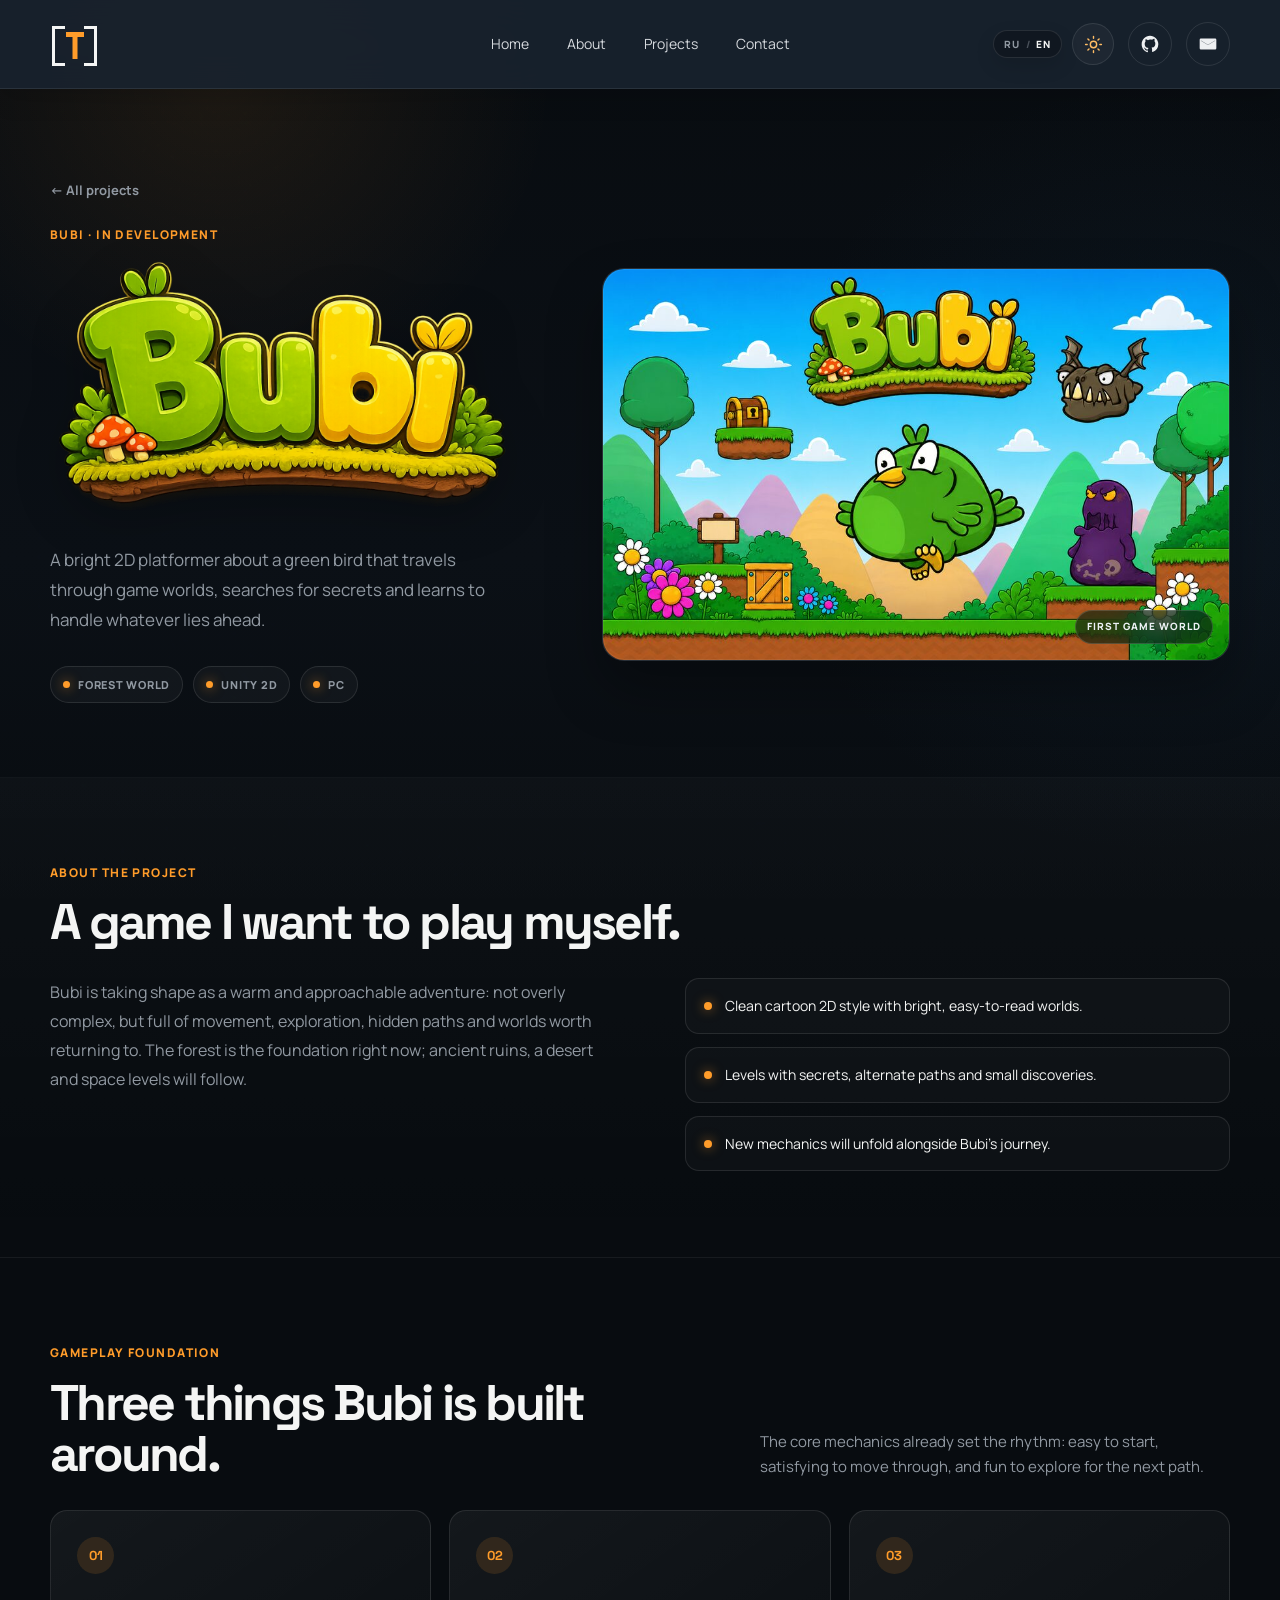
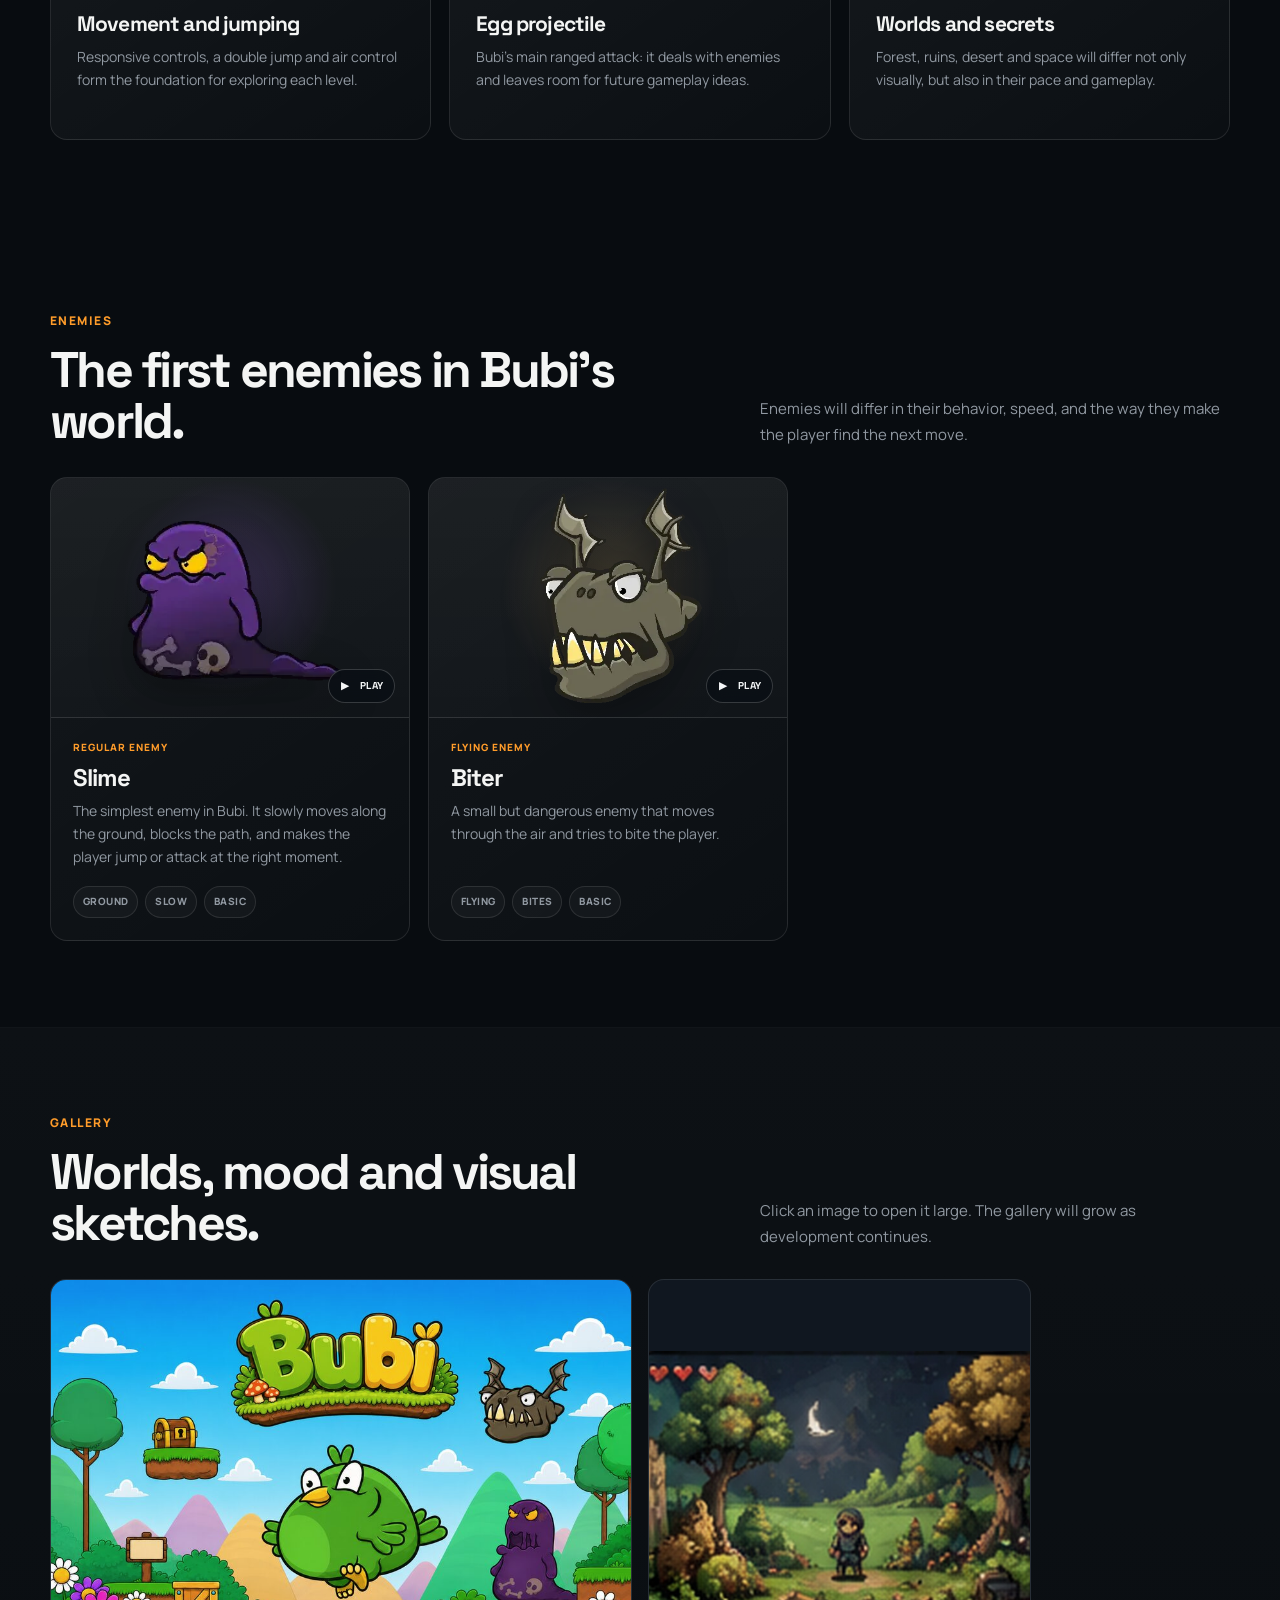
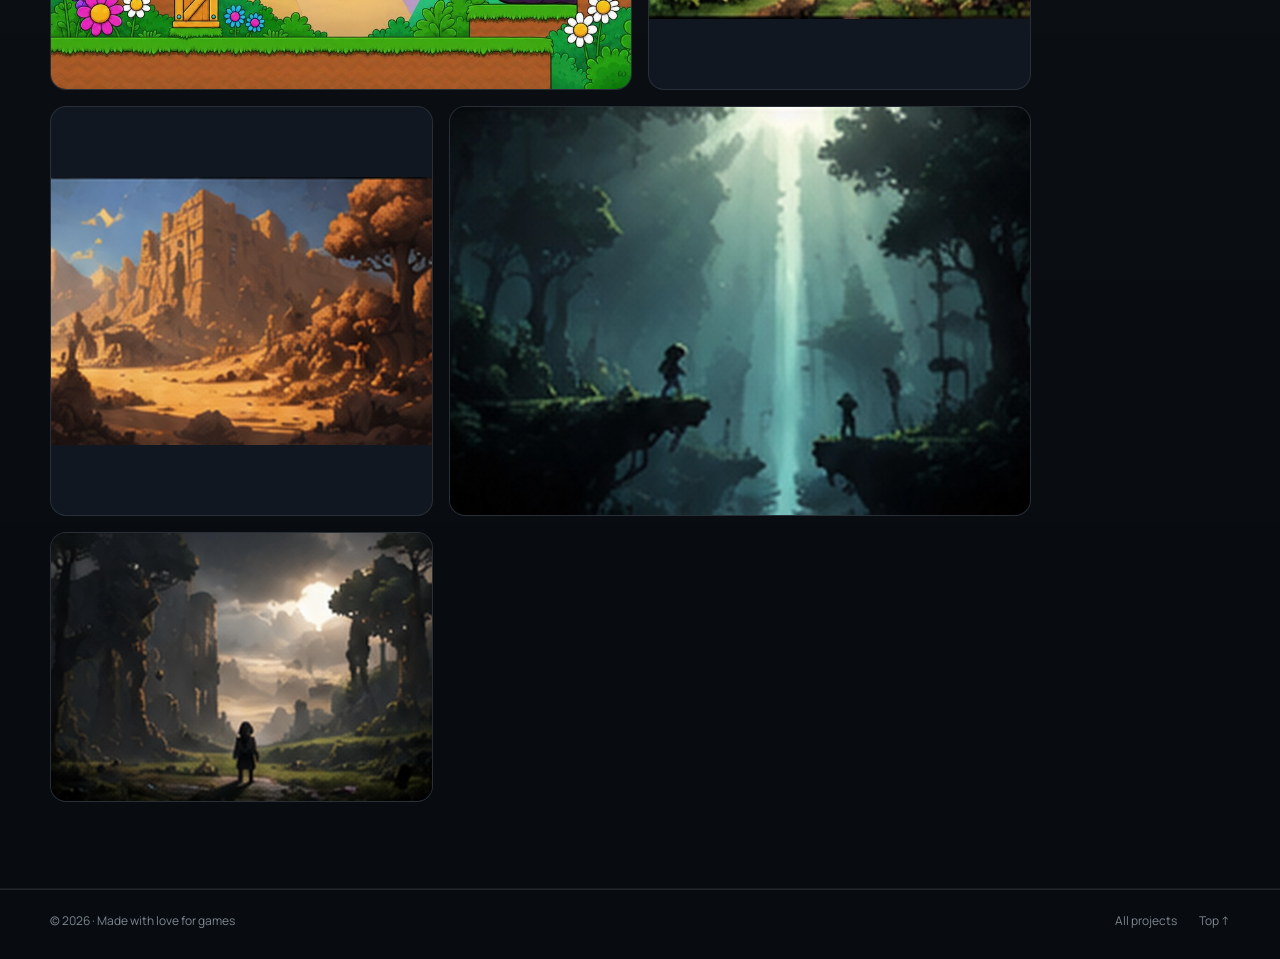
==== bubi-en.html @ 7ae24b42 "SEO-теги Ассеты разложены по папкам: assets/brand/ — favicon и логотипы; assets/site/ — аватар и общ" ====
<!doctype html>
<html lang="en">
<head>
  <meta charset="utf-8">
  <meta name="viewport" content="width=device-width, initial-scale=1">
  <meta name="color-scheme" content="light dark">
  <meta name="description" content="Bubi is a 2D platformer about a green bird. Game in development.">
  <meta name="theme-color" content="#101820">
  <link rel="canonical" href="https://timur.dev/bubi-en.html">
  <link rel="alternate" hreflang="ru" href="https://timur.dev/bubi.html">
  <link rel="alternate" hreflang="en" href="https://timur.dev/bubi-en.html">
  <link rel="alternate" hreflang="x-default" href="https://timur.dev/bubi.html">

  <meta property="og:type" content="website">
  <meta property="og:site_name" content="timur.dev">
  <meta property="og:locale" content="en_US">
  <meta property="og:locale:alternate" content="ru_RU">
  <meta property="og:title" content="Bubi — game in development">
  <meta property="og:description" content="Bubi is a 2D platformer about a green bird. Game in development.">
  <meta property="og:url" content="https://timur.dev/bubi-en.html">
  <meta property="og:image" content="https://timur.dev/assets/social/bubi-og.jpg">
  <meta property="og:image:width" content="1200">
  <meta property="og:image:height" content="630">
  <meta property="og:image:alt" content="Bubi — a green bird in a forest game world">

  <meta name="twitter:card" content="summary_large_image">
  <meta name="twitter:title" content="Bubi — game in development">
  <meta name="twitter:description" content="Bubi is a 2D platformer about a green bird. Game in development.">
  <meta name="twitter:image" content="https://timur.dev/assets/social/bubi-og.jpg">
  <meta name="twitter:image:alt" content="Bubi — a green bird in a forest game world">
  <title>Bubi — game in development</title>
  <link rel="icon" href="assets/brand/favicon.svg" type="image/svg+xml">
  <link rel="preconnect" href="https://fonts.googleapis.com">
  <link rel="preconnect" href="https://fonts.gstatic.com" crossorigin>
  <link rel="stylesheet" href="https://fonts.googleapis.com/css2?family=Manrope:wght@400;500;600;700;800&family=Space+Grotesk:wght@400;500;600;700&display=swap">
  <link rel="stylesheet" href="css/style.css?v=7">
  <link rel="stylesheet" href="css/theme.css?v=7">
  <link rel="stylesheet" href="css/bubi.css?v=2">
  <link rel="stylesheet" href="css/bubi-logo.css?v=4">
  <link rel="stylesheet" href="css/language.css?v=3">
  <script>
    try {
      if (localStorage.getItem("site-theme") === "light") document.documentElement.classList.add("theme-light");
    } catch {}
  </script>
</head>
<body class="bubi-page">
  <div class="noise" aria-hidden="true"></div>
  <div class="progress" aria-hidden="true"><span></span></div>

  <header class="site-header">
    <div class="container header-inner">
      <a class="brand" href="en.html#top" aria-label="Home"><img src="assets/brand/logo-t.svg" alt="Тимур"></a>
      <button class="menu-toggle" type="button" aria-label="Open menu" aria-expanded="false"><span></span><span></span></button>
      <nav class="main-nav" aria-label="Main navigation">
        <a href="en.html#top" class="home-link">Home</a>
        <a href="en.html#about">About</a>
        <a href="en.html#projects">Projects</a>
        <a href="en.html#contact">Contact</a>
      </nav>
      <nav class="language-switcher" aria-label="Language selection">
        <a href="bubi.html" lang="ru" hreflang="ru">RU</a>
        <span class="language-switcher__divider" aria-hidden="true">/</span>
        <a href="bubi-en.html" lang="en" hreflang="en" aria-current="page">EN</a>
      </nav>
      <button class="theme-toggle" type="button" aria-label="Enable light theme" aria-pressed="false" title="Light theme"><svg class="theme-icon theme-icon-sun" viewBox="0 0 24 24" aria-hidden="true"><circle cx="12" cy="12" r="4"></circle><path d="M12 2v2M12 20v2M4.93 4.93l1.41 1.41M17.66 17.66l1.41 1.41M2 12h2M20 12h2M4.93 19.07l1.41-1.41M17.66 6.34l1.41-1.41"></path></svg><svg class="theme-icon theme-icon-moon" viewBox="0 0 24 24" aria-hidden="true"><path d="M20.1 15.2A8.5 8.5 0 0 1 8.8 3.9 8.5 8.5 0 1 0 20.1 15.2Z"></path></svg></button>
      <div class="header-links">
        <a href="https://github.com/tkachikaev" target="_blank" rel="noreferrer" aria-label="GitHub" title="GitHub"><svg viewBox="0 0 24 24" aria-hidden="true"><path d="M12 2C6.48 2 2 6.58 2 12.23c0 4.5 2.87 8.3 6.84 9.65.5.1.68-.22.68-.49v-1.72c-2.78.62-3.37-1.2-3.37-1.2-.46-1.18-1.11-1.49-1.11-1.49-.91-.64.07-.63.07-.63 1 .08 1.53 1.06 1.53 1.06.9 1.56 2.36 1.11 2.93.85.09-.67.35-1.12.64-1.38-2.22-.26-4.56-1.14-4.56-5.05 0-1.12.39-2.03 1.03-2.75-.1-.26-.45-1.31.1-2.72 0 0 .85-.28 2.76 1.05A9.2 9.2 0 0 1 12 6.55c.85 0 1.7.12 2.5.34 1.91-1.33 2.75-1.05 2.75-1.05.56 1.41.21 2.46.11 2.72.64.72 1.03 1.63 1.03 2.75 0 3.92-2.35 4.78-4.58 5.04.36.32.68.93.68 1.88v2.79c0 .27.18.59.69.49A10.24 10.24 0 0 0 22 12.23C22 6.58 17.52 2 12 2Z"/></svg></a>
        <a href="mailto:tkachikaev@gmail.com" aria-label="Send email" title="Email"><svg viewBox="0 0 24 24" aria-hidden="true"><path d="M3.5 5.5h17A1.5 1.5 0 0 1 22 7v10a1.5 1.5 0 0 1-1.5 1.5h-17A1.5 1.5 0 0 1 2 17V7a1.5 1.5 0 0 1 1.5-1.5Zm0 2.2v.25l8.5 5.3 8.5-5.3V7.7L12 13 3.5 7.7Z"/></svg></a>
      </div>
    </div>
  </header>

  <main>
    <section class="hero" id="bubi">
      <div class="container">
        <a class="bubi-back" href="en.html#projects">← All projects</a>
        <div class="bubi-hero-grid">
          <div class="reveal">
            <p class="eyebrow">BUBI · IN DEVELOPMENT</p>
            <img class="bubi-title-logo" src="assets/projects/bubi/logo.webp" alt="Bubi" fetchpriority="high" decoding="async">
            <p class="bubi-summary">A bright 2D platformer about a green bird that travels through game worlds, searches for secrets and learns to handle whatever lies ahead.</p>
            <div class="bubi-status-row" aria-label="Project status">
              <span class="bubi-status">Forest world</span>
              <span class="bubi-status">Unity 2D</span>
              <span class="bubi-status">PC</span>
            </div>
          </div>
          <figure class="bubi-cover reveal delay-1">
            <img src="assets/projects/bubi/cover.jpg" alt="Bubi in a forest game world" fetchpriority="high" decoding="async">
            <figcaption>First game world</figcaption>
          </figure>
        </div>
      </div>
    </section>

    <section class="bubi-section bubi-section--surface" id="about-game">
      <div class="container">
        <div class="bubi-section-heading reveal">
          <div>
            <p class="eyebrow">ABOUT THE PROJECT</p>
            <h2 class="bubi-section-title">A game I want to play myself.</h2>
          </div>
        </div>
        <div class="bubi-about-grid">
          <p class="bubi-about-copy reveal">Bubi is taking shape as a warm and approachable adventure: not overly complex, but full of movement, exploration, hidden paths and worlds worth returning to. The forest is the foundation right now; ancient ruins, a desert and space levels will follow.</p>
          <ul class="bubi-points reveal delay-1">
            <li><i></i><span>Clean cartoon 2D style with bright, easy-to-read worlds.</span></li>
            <li><i></i><span>Levels with secrets, alternate paths and small discoveries.</span></li>
            <li><i></i><span>New mechanics will unfold alongside Bubi’s journey.</span></li>
          </ul>
        </div>
      </div>
    </section>

    <section class="bubi-section" id="mechanics">
      <div class="container">
        <div class="bubi-section-heading reveal">
          <div>
            <p class="eyebrow">GAMEPLAY FOUNDATION</p>
            <h2 class="bubi-section-title">Three things Bubi is built around.</h2>
          </div>
          <p>The core mechanics already set the rhythm: easy to start, satisfying to move through, and fun to explore for the next path.</p>
        </div>
        <div class="bubi-mechanics">
          <article class="bubi-mechanic reveal"><span class="bubi-mechanic-number">01</span><h3>Movement and jumping</h3><p>Responsive controls, a double jump and air control form the foundation for exploring each level.</p></article>
          <article class="bubi-mechanic reveal delay-1"><span class="bubi-mechanic-number">02</span><h3>Egg projectile</h3><p>Bubi’s main ranged attack: it deals with enemies and leaves room for future gameplay ideas.</p></article>
          <article class="bubi-mechanic reveal delay-2"><span class="bubi-mechanic-number">03</span><h3>Worlds and secrets</h3><p>Forest, ruins, desert and space will differ not only visually, but also in their pace and gameplay.</p></article>
        </div>
      </div>
    </section>

    <section class="bubi-section" id="enemies">
      <div class="container">
        <div class="bubi-section-heading reveal">
          <div>
            <p class="eyebrow">ENEMIES</p>
            <h2 class="bubi-section-title">The first enemies in Bubi’s world.</h2>
          </div>
          <p>Enemies will differ in their behavior, speed, and the way they make the player find the next move.</p>
        </div>

        <div class="bubi-enemies-grid">
          <article class="bubi-enemy-card reveal">
            <div class="bubi-enemy-card__media" data-enemy-preview>
              <img src="assets/projects/bubi/enemies/slime-idle-poster.webp" data-poster="assets/projects/bubi/enemies/slime-idle-poster.webp" data-animated="assets/projects/bubi/enemies/slime-idle.webp" alt="Slime enemy" loading="lazy" decoding="async">
              <button class="bubi-enemy-play" type="button" data-enemy-play aria-label="Play Slime animation" aria-pressed="false">
                <span class="bubi-enemy-play__icon" aria-hidden="true">▶</span>
                <span data-enemy-play-label>Play</span>
              </button>
            </div>
            <div class="bubi-enemy-card__content">
              <p class="bubi-enemy-card__eyebrow">REGULAR ENEMY</p>
              <h3>Slime</h3>
              <p>The simplest enemy in Bubi. It slowly moves along the ground, blocks the path, and makes the player jump or attack at the right moment.</p>
              <ul class="bubi-enemy-card__tags" aria-label="Slime traits">
                <li>Ground</li>
                <li>Slow</li>
                <li>Basic</li>
              </ul>
            </div>
          </article>
          <article class="bubi-enemy-card bubi-enemy-card--biter reveal delay-1">
            <div class="bubi-enemy-card__media" data-enemy-preview>
              <img src="assets/projects/bubi/enemies/biter-fly-poster.webp" data-poster="assets/projects/bubi/enemies/biter-fly-poster.webp" data-animated="assets/projects/bubi/enemies/biter-fly.webp" alt="Biter enemy" loading="lazy" decoding="async">
              <button class="bubi-enemy-play" type="button" data-enemy-play aria-label="Play Biter animation" aria-pressed="false">
                <span class="bubi-enemy-play__icon" aria-hidden="true">▶</span>
                <span data-enemy-play-label>Play</span>
              </button>
            </div>
            <div class="bubi-enemy-card__content">
              <p class="bubi-enemy-card__eyebrow">FLYING ENEMY</p>
              <h3>Biter</h3>
              <p>A small but dangerous enemy that moves through the air and tries to bite the player.</p>
              <ul class="bubi-enemy-card__tags" aria-label="Biter traits">
                <li>Flying</li>
                <li>Bites</li>
                <li>Basic</li>
              </ul>
            </div>
          </article>
        </div>
      </div>
    </section>

    <section class="bubi-section bubi-section--surface" id="gallery">
      <div class="container">
        <div class="bubi-section-heading reveal">
          <div>
            <p class="eyebrow">GALLERY</p>
            <h2 class="bubi-section-title">Worlds, mood and visual sketches.</h2>
          </div>
          <p>Click an image to open it large. The gallery will grow as development continues.</p>
        </div>
        <div class="bubi-gallery" aria-label="Bubi project gallery">
          <button class="bubi-gallery-item reveal" type="button" data-full="assets/projects/bubi/cover.jpg" data-caption="Bubi in a forest game world" aria-label="Open: Bubi in a forest game world"><img src="assets/projects/bubi/cover.jpg" alt="Bubi in a forest game world" loading="lazy" decoding="async"></button>
          <button class="bubi-gallery-item reveal delay-1" type="button" data-full="assets/projects/concepts/forest-quest.jpg" data-caption="A warm forest location and the direction for the first world" aria-label="Open: warm forest location"><img src="assets/projects/concepts/forest-quest.jpg" alt="Warm forest location" loading="lazy" decoding="async"></button>
          <button class="bubi-gallery-item reveal delay-2" type="button" data-full="assets/projects/concepts/desert-ruins.jpg" data-caption="A sketch for Bubi’s desert world" aria-label="Open: desert world sketch"><img src="assets/projects/concepts/desert-ruins.jpg" alt="Desert world sketch" loading="lazy" decoding="async"></button>
          <button class="bubi-gallery-item reveal" type="button" data-full="assets/projects/concepts/star-drift.jpg" data-caption="The mood of a future space world" aria-label="Open: space world mood"><img src="assets/projects/concepts/star-drift.jpg" alt="Space world mood" loading="lazy" decoding="async"></button>
          <button class="bubi-gallery-item reveal delay-1" type="button" data-full="assets/site/campfire.jpg" data-caption="Night forest — a mood reference for Bubi" aria-label="Open: night forest"><img src="assets/site/campfire.jpg" alt="Night-time game forest" loading="lazy" decoding="async"></button>
        </div>
      </div>
    </section>
  </main>

  <footer>
    <div class="container footer-inner">
      <p>© <span id="year"></span> · Made with love for games</p>
      <div class="footer-links"><a href="en.html#projects">All projects</a><a href="#bubi">Top ↑</a></div>
    </div>
  </footer>

  <dialog class="gallery-lightbox" aria-label="Full screen gallery viewer">
    <div class="gallery-lightbox__shell">
      <button class="gallery-lightbox__close" type="button" aria-label="Close gallery" data-lightbox-close>×</button>
      <button class="gallery-lightbox__button gallery-lightbox__button--prev" type="button" aria-label="Previous image" data-lightbox-prev>‹</button>
      <button class="gallery-lightbox__button gallery-lightbox__button--next" type="button" aria-label="Next image" data-lightbox-next>›</button>
      <img class="gallery-lightbox__image" src="" alt="">
      <p class="gallery-lightbox__caption"></p>
    </div>
  </dialog>

  <script src="js/site-config.js?v=1"></script>
  <script src="js/theme.js?v=1"></script>
  <script src="js/navigation.js?v=1"></script>
  <script src="js/scroll-state.js?v=1"></script>
  <script src="js/section-navigation.js?v=1"></script>
  <script src="js/reveal.js?v=1"></script>
  <script src="js/footer-year.js?v=1"></script>

  <script src="js/enemy-preview.js?v=1"></script>
  <script src="js/bubi.js?v=1"></script>
</body>
</html>
---- css/style.css ----
/* Entry point for the shared site styles. */
@import url("tokens.css");
@import url("header.css");
@import url("home.css");
@import url("motion.css");
---- css/theme.css ----
html.theme-light {
  color-scheme: only light !important;
  --bg: #f6f3ed;
  --bg-gradient: linear-gradient(180deg, #f8f5ef, #eef3f4 60%, #f6f3ed);
  --panel: #ffffff;
  --text: #1c2730;
  --muted: #61707b;
  --line: rgba(28, 39, 48, .15);
  --accent: #d87813;
  --accent2: #a85b0c;
  --header-bg: rgba(248, 245, 239, .94);
  --header-border: rgba(28, 39, 48, .12);
  --header-shadow: 0 8px 24px rgba(44, 55, 62, .08);
}

/* One SVG file: left half is dark theme, right half is light theme. */
.brand {
  display: block;
  width: 49px;
  height: 44px;
  overflow: hidden;
  background: url("../assets/brand/logo-t.svg") left center / 200% 100% no-repeat;
  color: transparent;
  font-size: 0;
  line-height: 0;
  letter-spacing: 0;
  transition: transform .2s ease;
}
.brand img { display: none !important; }
.brand:hover { transform: translateY(-1px); }
html.theme-light .brand { background-position: right center; }

html.theme-light body::before {
  background:
    radial-gradient(circle at 17% 8%, rgba(216, 120, 19, .10), transparent 25%),
    radial-gradient(circle at 90% 52%, rgba(111, 147, 165, .12), transparent 31%),
    var(--bg-gradient);
}
html.theme-light .noise { opacity: .018; mix-blend-mode: multiply; }
html.theme-light .theme-toggle .theme-icon-sun { display: none; }
html.theme-light .theme-toggle .theme-icon-moon { display: block; }
html.theme-light .theme-toggle { background: rgba(255, 255, 255, .78); color: #a85b0c; box-shadow: 0 8px 20px rgba(57, 44, 28, .08); }
html.theme-light .main-nav a { color: #53616b; }
html.theme-light .main-nav a:hover, html.theme-light .main-nav a.active { color: var(--text); }
html.theme-light .header-links a { color: #2d3b45; background: rgba(255, 255, 255, .56); }
html.theme-light .header-links a:hover { color: var(--accent); }
html.theme-light .intro, html.theme-light .about-copy > p:not(.eyebrow), html.theme-light .contact-card p:not(.eyebrow) { color: #586671; }
html.theme-light .text-link, html.theme-light .text-link span { color: #1c2730; }
html.theme-light .text-link:hover, html.theme-light .text-link:hover span { color: var(--accent); }
html.theme-light .scroll-hint { color: #75818a; }
html.theme-light .mouse { border-color: #7c8790; }
html.theme-light .mouse::after { background: #596771; }
html.theme-light .hero-art::after { border-color: rgba(28, 39, 48, .12); }
html.theme-light .hero-art figcaption { border-color: rgba(255, 255, 255, .62); background: rgba(255, 255, 255, .58); color: #53616b; box-shadow: 0 8px 20px rgba(44, 55, 62, .12); }
html.theme-light .hero-art figcaption i { box-shadow: 0 0 13px var(--accent); }
html.theme-light .projects-section { border-top-color: rgba(28, 39, 48, .08); background: linear-gradient(180deg, rgba(255, 255, 255, .52), transparent); }
html.theme-light .project-info p, html.theme-light footer { color: #65727c; }
html.theme-light .contact-card { border-color: var(--line); background: radial-gradient(circle at 50% 150%, rgba(216, 120, 19, .18), transparent 42%), linear-gradient(125deg, #ffffff, #edf2f3); box-shadow: 0 18px 45px rgba(44, 55, 62, .07); }
html.theme-light .button-main { color: #fffaf3; box-shadow: 0 12px 30px rgba(216, 120, 19, .2); }
html.theme-light .campfire-banner { background: linear-gradient(135deg, #ffffff, #edf2f3); box-shadow: 0 18px 45px rgba(44, 55, 62, .07); }
html.theme-light .campfire-media { background: #e6dfd4; }
html.theme-light .campfire-media::after { background: linear-gradient(90deg, transparent 52%, rgba(46, 38, 27, .18)), linear-gradient(0deg, rgba(46, 38, 27, .26), transparent 48%); }
html.theme-light .campfire-copy { border-left-color: rgba(255, 255, 255, .5); background: linear-gradient(135deg, rgba(255, 255, 255, .56), rgba(237, 244, 245, .38)); box-shadow: inset 0 1px 0 rgba(255, 255, 255, .42); }
@media (max-width: 680px) {
  .brand { width: 43px; height: 39px; }
  html.theme-light .menu-toggle span { background: #1c2730; }
  html.theme-light .main-nav { background: rgba(248, 245, 239, .98); }
  html.theme-light .campfire-copy { border-color: rgba(255, 255, 255, .64); background: linear-gradient(135deg, rgba(255, 255, 255, .56), rgba(240, 247, 248, .36)); box-shadow: inset 0 1px 0 rgba(255, 255, 255, .48), 0 18px 34px rgba(44, 55, 62, .12); }
}
---- css/bubi.css ----
/* Bubi project page and homepage development status */
.now-working-section {
  padding: 20px 0 70px;
}

.now-working {
  position: relative;
  display: grid;
  grid-template-columns: minmax(0, .86fr) minmax(0, 1.14fr);
  gap: clamp(28px, 5vw, 72px);
  overflow: hidden;
  padding: clamp(28px, 4vw, 52px);
  border: 1px solid var(--line);
  border-radius: 22px;
  background:
    radial-gradient(circle at 100% 0, rgba(255, 156, 42, .16), transparent 34%),
    linear-gradient(135deg, rgba(20, 30, 40, .96), rgba(11, 17, 24, .92));
  box-shadow: 0 18px 45px rgba(0, 0, 0, .12);
}

.now-working::after {
  content: "";
  position: absolute;
  right: -60px;
  bottom: -92px;
  width: 250px;
  height: 250px;
  border: 1px solid rgba(255, 255, 255, .07);
  border-radius: 50%;
  pointer-events: none;
}

.now-working-copy {
  position: relative;
  z-index: 1;
}

.now-working h2,
.bubi-section-title {
  margin: 0;
  font-family: "Space Grotesk", sans-serif;
  letter-spacing: -.055em;
  line-height: 1.02;
}

.now-working h2 {
  max-width: 420px;
  font-size: clamp(31px, 4vw, 48px);
}

.now-working-copy > p:not(.eyebrow) {
  max-width: 480px;
  margin: 18px 0 24px;
  color: var(--muted);
  font-size: 15px;
  line-height: 1.7;
}

.now-working-list {
  position: relative;
  z-index: 1;
  display: grid;
  grid-template-columns: repeat(3, minmax(0, 1fr));
  gap: 12px;
  margin: 0;
  padding: 0;
  list-style: none;
}

.now-working-item {
  min-height: 132px;
  padding: 18px;
  border: 1px solid rgba(255, 255, 255, .09);
  border-radius: 14px;
  background: rgba(255, 255, 255, .035);
}

.now-working-item span {
  display: block;
  margin-bottom: 12px;
  color: var(--accent);
  font-size: 10px;
  font-weight: 800;
  letter-spacing: .1em;
  text-transform: uppercase;
}

.now-working-item strong {
  display: block;
  color: var(--text);
  font: 700 15px/1.32 "Space Grotesk", sans-serif;
  letter-spacing: -.025em;
}

.project-card-link {
  display: inline-flex;
  align-items: center;
  gap: 8px;
  margin-top: 2px;
  color: var(--text);
  font-size: 11px;
  font-weight: 800;
  letter-spacing: .02em;
  transition: color .2s, transform .2s;
}

.project-card-link span {
  font-size: 15px;
  line-height: 1;
}

.project-card-link:hover {
  color: var(--accent);
  transform: translateX(2px);
}

.project-card-link:focus-visible,
.bubi-back:focus-visible,
.bubi-gallery-item:focus-visible,
.gallery-lightbox__button:focus-visible,
.gallery-lightbox__close:focus-visible {
  outline: 2px solid var(--accent);
  outline-offset: 4px;
}

.bubi-page .hero {
  min-height: auto;
  padding-bottom: 74px;
}

.bubi-back {
  display: inline-flex;
  align-items: center;
  gap: 9px;
  margin-bottom: 26px;
  color: var(--muted);
  font-size: 13px;
  font-weight: 700;
  transition: color .2s, transform .2s;
}

.bubi-back:hover {
  color: var(--accent);
  transform: translateX(-2px);
}

.bubi-hero-grid {
  display: grid;
  grid-template-columns: minmax(0, .85fr) minmax(0, 1.15fr);
  align-items: center;
  gap: clamp(40px, 7vw, 88px);
}

.bubi-title {
  max-width: 620px;
  margin: 0;
  font: 700 clamp(58px, 8vw, 106px)/.9 "Space Grotesk", sans-serif;
  letter-spacing: -.09em;
}

.bubi-title__green {
  color: #79c93b;
}

.bubi-title__orange {
  color: var(--accent);
}

.bubi-summary {
  max-width: 500px;
  margin: 25px 0 30px;
  color: var(--muted);
  font-size: 17px;
  line-height: 1.78;
}

.bubi-status-row {
  display: flex;
  flex-wrap: wrap;
  gap: 10px;
}

.bubi-status {
  display: inline-flex;
  align-items: center;
  gap: 8px;
  padding: 9px 12px;
  border: 1px solid var(--line);
  border-radius: 999px;
  background: rgba(255, 255, 255, .035);
  color: var(--muted);
  font-size: 11px;
  font-weight: 800;
  letter-spacing: .07em;
  text-transform: uppercase;
}

.bubi-status::before {
  content: "";
  width: 7px;
  height: 7px;
  border-radius: 50%;
  background: var(--accent);
  box-shadow: 0 0 12px rgba(255, 156, 42, .65);
}

.bubi-cover {
  position: relative;
  overflow: hidden;
  margin: 0;
  border: 1px solid var(--line);
  border-radius: 22px;
  background: var(--panel);
  box-shadow: 0 28px 55px rgba(0, 0, 0, .3);
}

.bubi-cover::after {
  content: "";
  position: absolute;
  inset: 0;
  pointer-events: none;
  border: 1px solid rgba(255, 255, 255, .07);
  border-radius: inherit;
}

.bubi-cover img {
  display: block;
  width: 100%;
  aspect-ratio: 1.6;
  object-fit: cover;
  filter: saturate(.94) contrast(1.03);
}

.bubi-cover figcaption {
  position: absolute;
  z-index: 1;
  right: 16px;
  bottom: 16px;
  padding: 8px 11px;
  border: 1px solid rgba(255, 255, 255, .15);
  border-radius: 999px;
  background: rgba(8, 12, 16, .56);
  color: #edf1f4;
  font-size: 10px;
  font-weight: 800;
  letter-spacing: .1em;
  text-transform: uppercase;
  backdrop-filter: blur(12px);
  -webkit-backdrop-filter: blur(12px);
}

.bubi-section {
  padding: 86px 0;
}

.bubi-section--surface {
  border-top: 1px solid rgba(255, 255, 255, .04);
  border-bottom: 1px solid rgba(255, 255, 255, .04);
  background: linear-gradient(180deg, rgba(255, 255, 255, .022), transparent);
}

.bubi-section-heading {
  display: flex;
  align-items: end;
  justify-content: space-between;
  gap: 24px;
  margin-bottom: 30px;
}

.bubi-section-heading p:not(.eyebrow) {
  max-width: 470px;
  margin: 0;
  color: var(--muted);
  font-size: 15px;
  line-height: 1.7;
}

.bubi-section-title {
  font-size: clamp(32px, 4vw, 50px);
}

.bubi-about-grid {
  display: grid;
  grid-template-columns: minmax(0, 1fr) minmax(0, 1fr);
  gap: clamp(34px, 7vw, 92px);
}

.bubi-about-copy {
  max-width: 560px;
  margin: 0;
  color: var(--muted);
  font-size: 16px;
  line-height: 1.8;
}

.bubi-points {
  display: grid;
  gap: 13px;
  margin: 0;
  padding: 0;
  list-style: none;
}

.bubi-points li {
  display: flex;
  gap: 13px;
  align-items: flex-start;
  padding: 16px 18px;
  border: 1px solid var(--line);
  border-radius: 14px;
  background: rgba(255, 255, 255, .025);
  color: var(--text);
  font-size: 14px;
  line-height: 1.55;
}

.bubi-points i {
  flex: 0 0 auto;
  width: 8px;
  height: 8px;
  margin-top: 7px;
  border-radius: 50%;
  background: var(--accent);
  box-shadow: 0 0 12px rgba(255, 156, 42, .6);
}

.bubi-mechanics {
  display: grid;
  grid-template-columns: repeat(3, minmax(0, 1fr));
  gap: 18px;
}

.bubi-mechanic {
  min-height: 230px;
  padding: 26px;
  border: 1px solid var(--line);
  border-radius: 17px;
  background: linear-gradient(145deg, rgba(255, 255, 255, .05), rgba(255, 255, 255, .015));
}

.bubi-mechanic-number {
  display: grid;
  width: 37px;
  height: 37px;
  margin-bottom: 38px;
  place-items: center;
  border-radius: 50%;
  background: rgba(255, 156, 42, .13);
  color: var(--accent);
  font: 700 13px "Space Grotesk", sans-serif;
}

.bubi-mechanic h3 {
  margin: 0 0 10px;
  color: var(--text);
  font: 700 21px/1.1 "Space Grotesk", sans-serif;
  letter-spacing: -.04em;
}

.bubi-mechanic p {
  margin: 0;
  color: var(--muted);
  font-size: 14px;
  line-height: 1.65;
}

.bubi-gallery {
  display: grid;
  grid-template-columns: repeat(12, minmax(0, 1fr));
  gap: 16px;
}

.bubi-gallery-item {
  position: relative;
  display: block;
  grid-column: span 4;
  min-width: 0;
  padding: 0;
  overflow: hidden;
  border: 1px solid var(--line);
  border-radius: 16px;
  background: var(--panel);
  cursor: zoom-in;
}

.bubi-gallery-item:nth-child(1),
.bubi-gallery-item:nth-child(4) {
  grid-column: span 6;
}

.bubi-gallery-item::after {
  content: "Открыть";
  position: absolute;
  right: 13px;
  bottom: 13px;
  padding: 7px 10px;
  border: 1px solid rgba(255, 255, 255, .16);
  border-radius: 999px;
  background: rgba(8, 12, 16, .62);
  color: #f2f5f6;
  font-size: 10px;
  font-weight: 800;
  letter-spacing: .08em;
  opacity: 0;
  transform: translateY(6px);
  transition: opacity .2s, transform .2s;
  backdrop-filter: blur(10px);
  -webkit-backdrop-filter: blur(10px);
}

.bubi-gallery-item:hover::after,
.bubi-gallery-item:focus-visible::after {
  opacity: 1;
  transform: none;
}

.bubi-gallery-item img {
  display: block;
  width: 100%;
  aspect-ratio: 1.42;
  object-fit: cover;
  filter: saturate(.88);
  transition: transform .45s ease, filter .45s ease;
}

.bubi-gallery-item:hover img,
.bubi-gallery-item:focus-visible img {
  filter: saturate(1.05);
  transform: scale(1.035);
}

.gallery-lightbox {
  width: min(1120px, calc(100% - 32px));
  max-width: none;
  max-height: calc(100dvh - 32px);
  margin: auto;
  padding: 0;
  overflow: visible;
  border: 0;
  background: transparent;
  color: var(--text);
}

.gallery-lightbox::backdrop {
  background: rgba(3, 7, 11, .84);
  backdrop-filter: blur(12px);
  -webkit-backdrop-filter: blur(12px);
}

.gallery-lightbox[open] {
  display: grid;
  place-items: center;
}

.gallery-lightbox__shell {
  position: relative;
  display: grid;
  overflow: hidden;
  border: 1px solid rgba(255, 255, 255, .13);
  border-radius: 18px;
  background: #0a1016;
  box-shadow: 0 28px 90px rgba(0, 0, 0, .48);
}

.gallery-lightbox__image {
  display: block;
  width: 100%;
  max-height: min(72dvh, 760px);
  object-fit: contain;
  background: #05080c;
}

.gallery-lightbox__caption {
  min-height: 64px;
  padding: 18px 76px 18px 22px;
  color: #dbe0e4;
  font-size: 14px;
  line-height: 1.5;
}

.gallery-lightbox__close,
.gallery-lightbox__button {
  position: absolute;
  z-index: 2;
  display: grid;
  width: 42px;
  height: 42px;
  padding: 0;
  place-items: center;
  border: 1px solid rgba(255, 255, 255, .18);
  border-radius: 50%;
  background: rgba(8, 12, 16, .72);
  color: #f2f5f6;
  cursor: pointer;
  transition: transform .2s, border-color .2s, color .2s;
  backdrop-filter: blur(10px);
  -webkit-backdrop-filter: blur(10px);
}

.gallery-lightbox__close:hover,
.gallery-lightbox__button:hover {
  border-color: var(--accent);
  color: var(--accent);
  transform: scale(1.05);
}

.gallery-lightbox__close { top: 14px; right: 14px; font-size: 24px; line-height: 1; }
.gallery-lightbox__button { top: 50%; transform: translateY(-50%); font-size: 25px; line-height: 1; }
.gallery-lightbox__button:hover { transform: translateY(-50%) scale(1.05); }
.gallery-lightbox__button--prev { left: 16px; }
.gallery-lightbox__button--next { right: 16px; }

html.theme-light .now-working {
  background:
    radial-gradient(circle at 100% 0, rgba(216, 120, 19, .16), transparent 34%),
    linear-gradient(135deg, rgba(255, 255, 255, .94), rgba(237, 242, 243, .92));
  box-shadow: 0 18px 45px rgba(44, 55, 62, .08);
}

html.theme-light .now-working-item,
html.theme-light .bubi-points li,
html.theme-light .bubi-mechanic {
  border-color: rgba(28, 39, 48, .12);
  background: rgba(255, 255, 255, .62);
}

html.theme-light .now-working::after { border-color: rgba(28, 39, 48, .1); }
html.theme-light .now-working-copy > p:not(.eyebrow),
html.theme-light .bubi-summary,
html.theme-light .bubi-section-heading p:not(.eyebrow),
html.theme-light .bubi-about-copy,
html.theme-light .bubi-mechanic p { color: #586671; }
html.theme-light .project-card-link { color: #1c2730; }
html.theme-light .bubi-status { background: rgba(255, 255, 255, .7); }
html.theme-light .bubi-cover { box-shadow: 0 28px 55px rgba(44, 55, 62, .13); }
html.theme-light .bubi-cover::after { border-color: rgba(28, 39, 48, .1); }
html.theme-light .bubi-cover figcaption { border-color: rgba(255, 255, 255, .62); background: rgba(255, 255, 255, .64); color: #53616b; }
html.theme-light .bubi-section--surface { border-color: rgba(28, 39, 48, .08); background: linear-gradient(180deg, rgba(255, 255, 255, .58), transparent); }
html.theme-light .bubi-gallery-item { background: #fff; }
html.theme-light .bubi-gallery-item::after { border-color: rgba(255, 255, 255, .55); background: rgba(255, 255, 255, .72); color: #1c2730; }
html.theme-light .gallery-lightbox__shell { border-color: rgba(28, 39, 48, .14); background: #fff; box-shadow: 0 28px 90px rgba(44, 55, 62, .28); }
html.theme-light .gallery-lightbox__image { background: #edf1f2; }
html.theme-light .gallery-lightbox__caption { color: #374650; }
html.theme-light .gallery-lightbox__close,
html.theme-light .gallery-lightbox__button { border-color: rgba(28, 39, 48, .14); background: rgba(255, 255, 255, .82); color: #1c2730; }

@media (max-width: 900px) {
  .now-working { grid-template-columns: 1fr; }
  .now-working-list { grid-template-columns: repeat(3, minmax(0, 1fr)); }
  .bubi-hero-grid { gap: 42px; }
  .bubi-mechanics { grid-template-columns: 1fr; }
  .bubi-mechanic { min-height: 0; }
  .bubi-gallery-item { grid-column: span 6; }
}

@media (max-width: 680px) {
  .now-working-section { padding: 0 0 58px; }
  .now-working { padding: 26px 22px; border-radius: 18px; }
  .now-working-list { grid-template-columns: 1fr; }
  .now-working-item { min-height: 0; }
  .bubi-page .hero { padding: 44px 0 56px; }
  .bubi-back { margin-bottom: 22px; }
  .bubi-hero-grid { grid-template-columns: 1fr; gap: 34px; }
  .bubi-title { font-size: clamp(56px, 18vw, 78px); }
  .bubi-summary { margin: 20px 0 25px; font-size: 15px; }
  .bubi-cover { border-radius: 17px; }
  .bubi-section { padding: 64px 0; }
  .bubi-section-heading { display: block; margin-bottom: 25px; }
  .bubi-section-heading p:not(.eyebrow) { margin-top: 16px; }
  .bubi-about-grid { grid-template-columns: 1fr; gap: 26px; }
  .bubi-gallery { gap: 12px; }
  .bubi-gallery-item,
  .bubi-gallery-item:nth-child(1),
  .bubi-gallery-item:nth-child(4) { grid-column: span 6; }
  .bubi-gallery-item img { aspect-ratio: 1; }
  .bubi-gallery-item::after { display: none; }
  .gallery-lightbox { width: min(100% - 18px, 1120px); max-height: calc(100dvh - 18px); }
  .gallery-lightbox__shell { border-radius: 14px; }
  .gallery-lightbox__image { max-height: 68dvh; }
  .gallery-lightbox__caption { min-height: 58px; padding: 16px 18px; font-size: 13px; }
  .gallery-lightbox__button { top: auto; bottom: 69px; width: 38px; height: 38px; }
  .gallery-lightbox__button--prev { left: 12px; }
  .gallery-lightbox__button--next { right: 12px; }
  .gallery-lightbox__close { top: 10px; right: 10px; width: 38px; height: 38px; }
}

/* Bubi enemies */
.bubi-enemies-grid {
  display: grid;
  grid-template-columns: repeat(auto-fit, minmax(280px, 360px));
  gap: 18px;
}

.bubi-enemy-card {
  display: flex;
  min-width: 0;
  flex-direction: column;
  overflow: hidden;
  border: 1px solid var(--line);
  border-radius: 17px;
  background: linear-gradient(145deg, rgba(255, 255, 255, .05), rgba(255, 255, 255, .015));
  transition: transform .25s ease, border-color .25s ease, box-shadow .25s ease;
}

.bubi-enemy-card:hover {
  border-color: rgba(167, 113, 230, .45);
  box-shadow: 0 18px 38px rgba(0, 0, 0, .2);
  transform: translateY(-3px);
}

.bubi-enemy-card__media {
  display: grid;
  min-height: 240px;
  place-items: center;
  overflow: hidden;
  border-bottom: 1px solid var(--line);
  background:
    radial-gradient(circle at 50% 45%, rgba(143, 93, 211, .27), transparent 48%),
    linear-gradient(180deg, rgba(255, 255, 255, .035), rgba(255, 255, 255, .01));
}

.bubi-enemy-card__media img {
  display: block;
  width: min(225px, 70%);
  height: auto;
  filter: drop-shadow(0 18px 20px rgba(0, 0, 0, .28));
}

.bubi-enemy-card__content {
  display: flex;
  min-height: 218px;
  flex: 1;
  flex-direction: column;
  padding: 22px;
}

.bubi-enemy-card__eyebrow {
  margin: 0 0 9px;
  color: var(--accent);
  font-size: 10px;
  font-weight: 800;
  letter-spacing: .1em;
  text-transform: uppercase;
}

.bubi-enemy-card__content h3 {
  margin: 0 0 9px;
  color: var(--text);
  font: 700 24px/1.1 "Space Grotesk", sans-serif;
  letter-spacing: -.045em;
}

.bubi-enemy-card__content > p:last-of-type {
  margin: 0;
  color: var(--muted);
  font-size: 14px;
  line-height: 1.62;
}

.bubi-enemy-card__tags {
  display: flex;
  flex-wrap: wrap;
  gap: 7px;
  margin: auto 0 0;
  padding: 18px 0 0;
  list-style: none;
}

.bubi-enemy-card__tags li {
  padding: 7px 9px;
  border: 1px solid var(--line);
  border-radius: 999px;
  background: rgba(255, 255, 255, .03);
  color: var(--muted);
  font-size: 10px;
  font-weight: 800;
  letter-spacing: .04em;
  text-transform: uppercase;
}



.bubi-enemy-card--biter .bubi-enemy-card__media {
  background:
    radial-gradient(circle at 50% 45%, rgba(193, 158, 92, .24), transparent 48%),
    linear-gradient(180deg, rgba(255, 255, 255, .035), rgba(255, 255, 255, .01));
}

html.theme-light .bubi-enemy-card--biter .bubi-enemy-card__media {
  background:
    radial-gradient(circle at 50% 45%, rgba(193, 158, 92, .16), transparent 48%),
    linear-gradient(180deg, rgba(255, 255, 255, .82), rgba(243, 246, 248, .72));
}

html.theme-light .bubi-enemy-card {
  border-color: rgba(28, 39, 48, .12);
  background: rgba(255, 255, 255, .62);
}

html.theme-light .bubi-enemy-card__media {
  border-color: rgba(28, 39, 48, .12);
  background:
    radial-gradient(circle at 50% 45%, rgba(143, 93, 211, .14), transparent 48%),
    linear-gradient(180deg, rgba(255, 255, 255, .82), rgba(243, 246, 248, .72));
}

html.theme-light .bubi-enemy-card__content > p:last-of-type,
html.theme-light .bubi-enemy-card__tags li {
  color: #586671;
}

@media (max-width: 680px) {
  .bubi-enemies-grid {
    grid-template-columns: 1fr;
  }

  .bubi-enemy-card {
    border-radius: 16px;
  }

  .bubi-enemy-card__media {
    min-height: 210px;
  }

  .bubi-enemy-card__content {
    min-height: 0;
    padding: 20px;
  }
}


/* Enemy animation preview */
.bubi-enemy-card__media {
  position: relative;
}

.bubi-enemy-play {
  position: absolute;
  right: 14px;
  bottom: 14px;
  display: inline-flex;
  align-items: center;
  gap: 7px;
  min-height: 34px;
  padding: 8px 10px;
  border: 1px solid rgba(255, 255, 255, .18);
  border-radius: 999px;
  background: rgba(9, 14, 20, .72);
  color: #f4f6f7;
  font: 800 10px/1 "Space Grotesk", sans-serif;
  letter-spacing: .06em;
  text-transform: uppercase;
  cursor: pointer;
  transition: transform .2s ease, border-color .2s ease, background .2s ease, color .2s ease;
  backdrop-filter: blur(10px);
  -webkit-backdrop-filter: blur(10px);
}

.bubi-enemy-play:hover,
.bubi-enemy-play:focus-visible {
  border-color: var(--accent);
  color: var(--accent);
  transform: translateY(-1px);
}

.bubi-enemy-play:focus-visible {
  outline: 2px solid var(--accent);
  outline-offset: 3px;
}

.bubi-enemy-play__icon {
  display: grid;
  width: 14px;
  height: 14px;
  place-items: center;
  font-size: 10px;
  line-height: 1;
}

.bubi-enemy-card__media.is-playing .bubi-enemy-play {
  border-color: rgba(255, 156, 42, .55);
  background: rgba(255, 156, 42, .12);
}

html.theme-light .bubi-enemy-play {
  border-color: rgba(28, 39, 48, .14);
  background: rgba(255, 255, 255, .82);
  color: #1c2730;
}

html.theme-light .bubi-enemy-play:hover,
html.theme-light .bubi-enemy-play:focus-visible {
  border-color: var(--accent);
  color: #b65d08;
}
---- css/bubi-logo.css ----
/* Логотип Bubi на странице проекта. */
.bubi-title-logo {
  display: block;
  width: min(100%, 540px);
  max-width: 100%;
  height: auto;
  margin: -6px auto 18px;
  filter: drop-shadow(0 16px 24px rgba(0, 0, 0, .22));
}

.theme-light .bubi-title-logo {
  filter: drop-shadow(0 12px 20px rgba(85, 104, 120, .16));
}

/* На странице Bubi в шапке две иконки: GitHub и почта.
   Эти селекторы намеренно чуть специфичнее правил language.css,
   чтобы переключатели не накладывались на GitHub. */
@media (min-width: 821px) {
  html .bubi-page .theme-toggle {
    right: 116px;
  }

  html .bubi-page .language-switcher {
    right: 168px;
  }
}

@media (max-width: 900px) {
  .bubi-title-logo {
    width: min(100%, 500px);
    margin: -4px auto 16px;
  }
}

@media (max-width: 680px) {
  .bubi-title-logo {
    width: min(100%, 420px);
    margin: 0 auto 14px;
  }
}
---- css/language.css ----
/* Language switcher */
.language-switcher {
  position: absolute;
  z-index: 3;
  top: 50%;
  right: 168px;
  display: inline-flex;
  align-items: center;
  gap: 6px;
  padding: 8px 10px;
  border: 1px solid var(--line);
  border-radius: 999px;
  background: var(--panel);
  box-shadow: 0 8px 20px rgba(0, 0, 0, .12);
  color: var(--muted);
  font: 800 10px/1 Manrope, Arial, sans-serif;
  letter-spacing: .08em;
  transform: translateY(-50%);
}

.language-switcher a {
  color: var(--muted);
  text-decoration: none;
  transition: color .2s;
}

.language-switcher a:hover {
  color: var(--accent);
}

.language-switcher a[aria-current="page"] {
  color: var(--text);
  pointer-events: none;
}

.language-switcher__divider {
  opacity: .45;
}

html[lang="en"] .bubi-gallery-item::after {
  content: "Open";
}

.bubi-page .theme-toggle {
  right: 58px;
}

.bubi-page .language-switcher {
  right: 112px;
}

@media (max-width: 820px) {
  .header-inner {
    grid-template-columns: 1fr auto;
    height: 72px;
  }

  .header-links {
    display: none;
  }

  .menu-toggle {
    display: grid;
    gap: 5px;
    padding: 8px;
    border: 0;
    background: none;
    cursor: pointer;
  }

  .menu-toggle span {
    width: 23px;
    height: 1px;
    background: #fff;
    transition: .2s;
  }

  .menu-toggle.open span:first-child {
    transform: translateY(3px) rotate(45deg);
  }

  .menu-toggle.open span:last-child {
    transform: translateY(-3px) rotate(-45deg);
  }

  .main-nav {
    position: absolute;
    top: 72px;
    right: 0;
    left: 0;
    flex-direction: column;
    align-items: flex-start;
    gap: 18px;
    padding: 18px 24px 22px;
    border-bottom: 1px solid var(--line);
    background: rgba(10, 14, 19, .97);
    opacity: 0;
    pointer-events: none;
    transform: translateY(-135%);
    transition: .25s;
  }

  .main-nav.open {
    opacity: 1;
    pointer-events: auto;
    transform: none;
  }

  .main-nav a::after {
    display: none;
  }

  .theme-toggle,
  .bubi-page .theme-toggle {
    right: 46px;
    width: 38px;
    height: 38px;
  }

  .language-switcher,
  .bubi-page .language-switcher {
    right: 94px;
    padding: 7px 8px;
  }

  html.theme-light .main-nav {
    background: rgba(248, 245, 239, .98);
  }
}
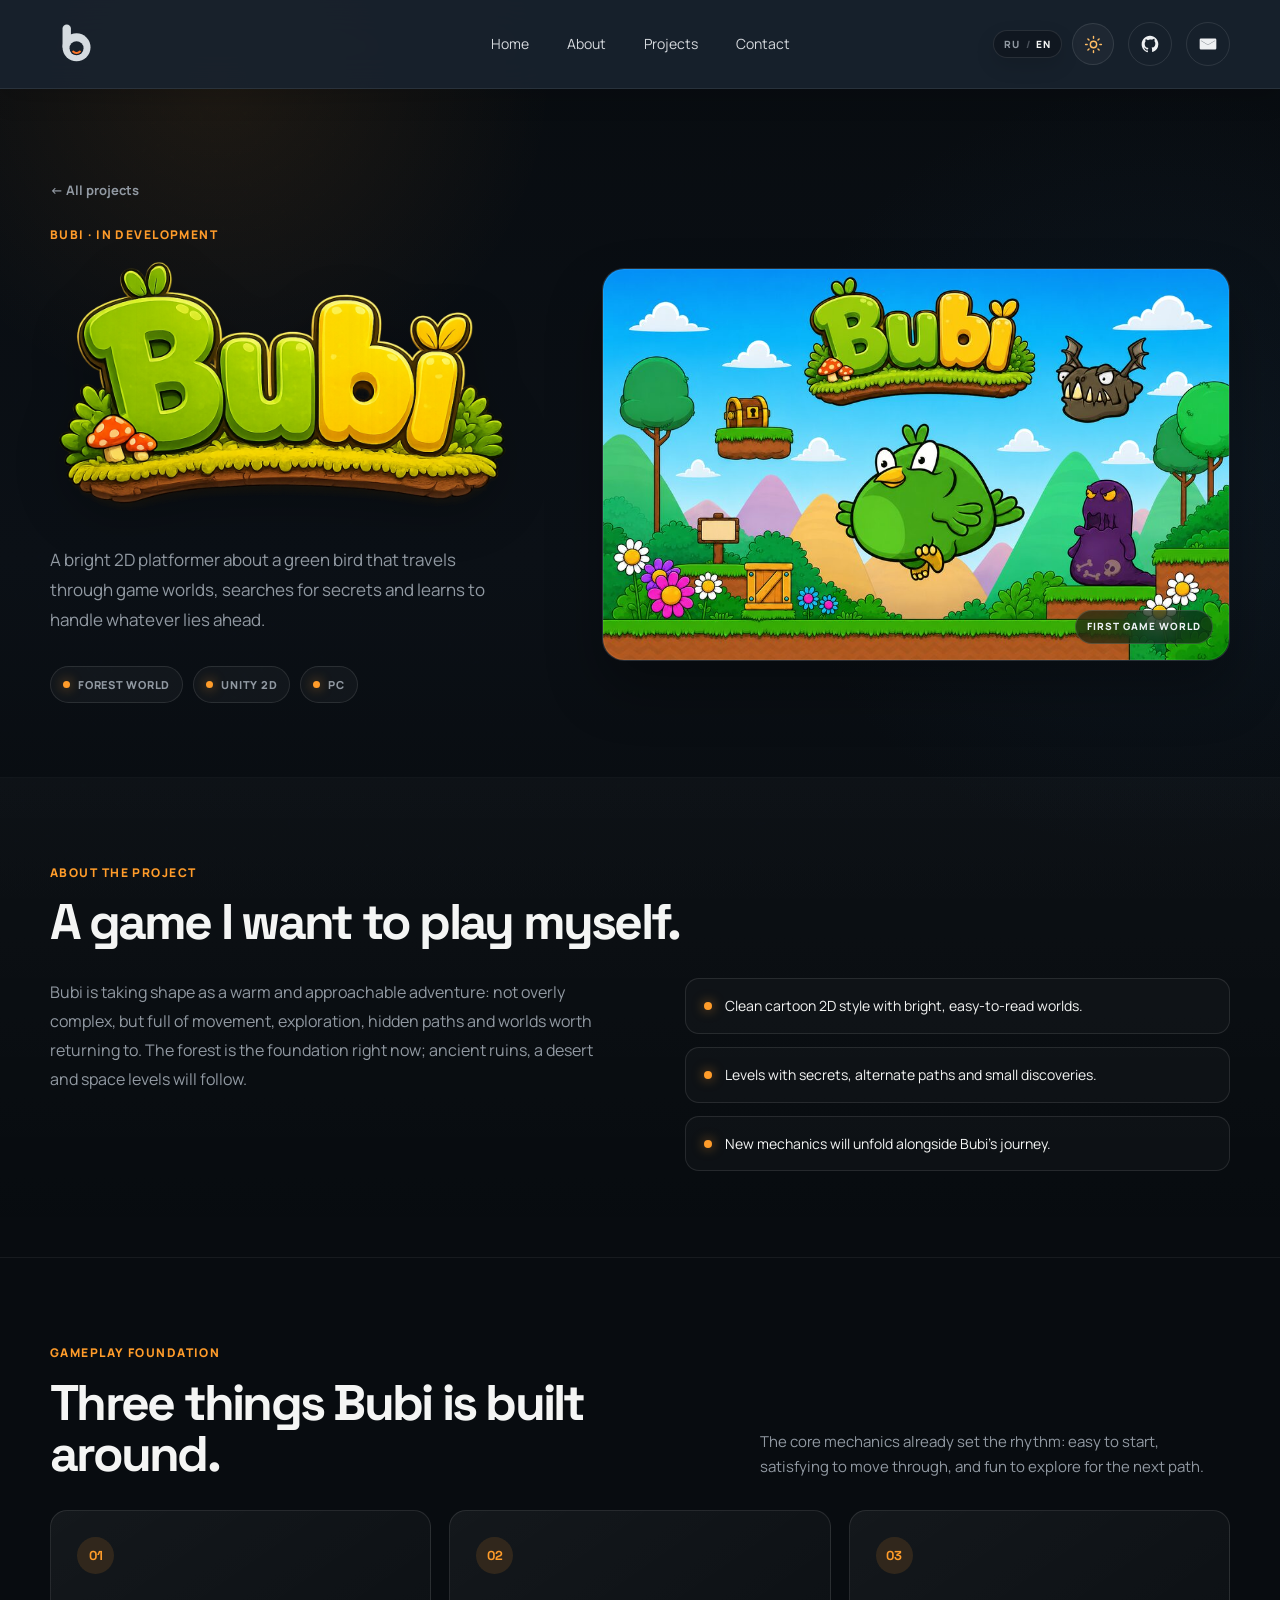
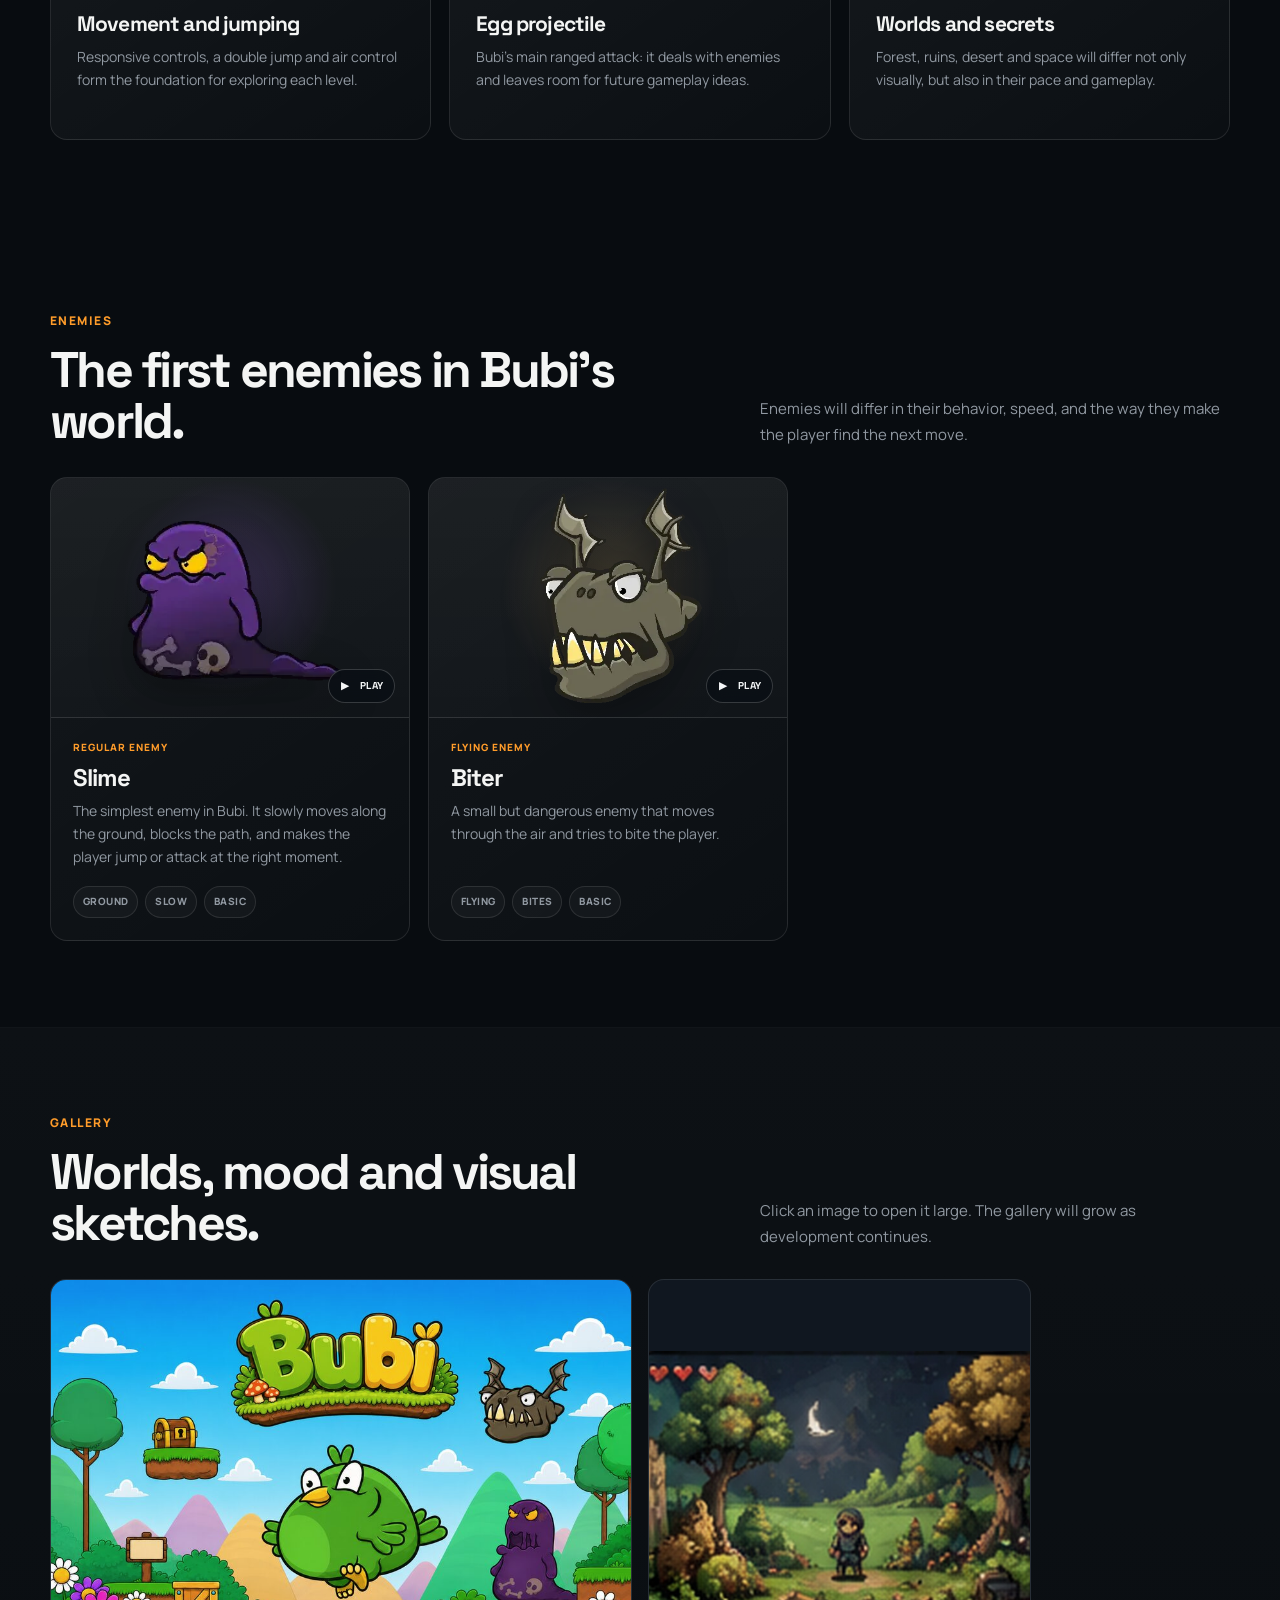
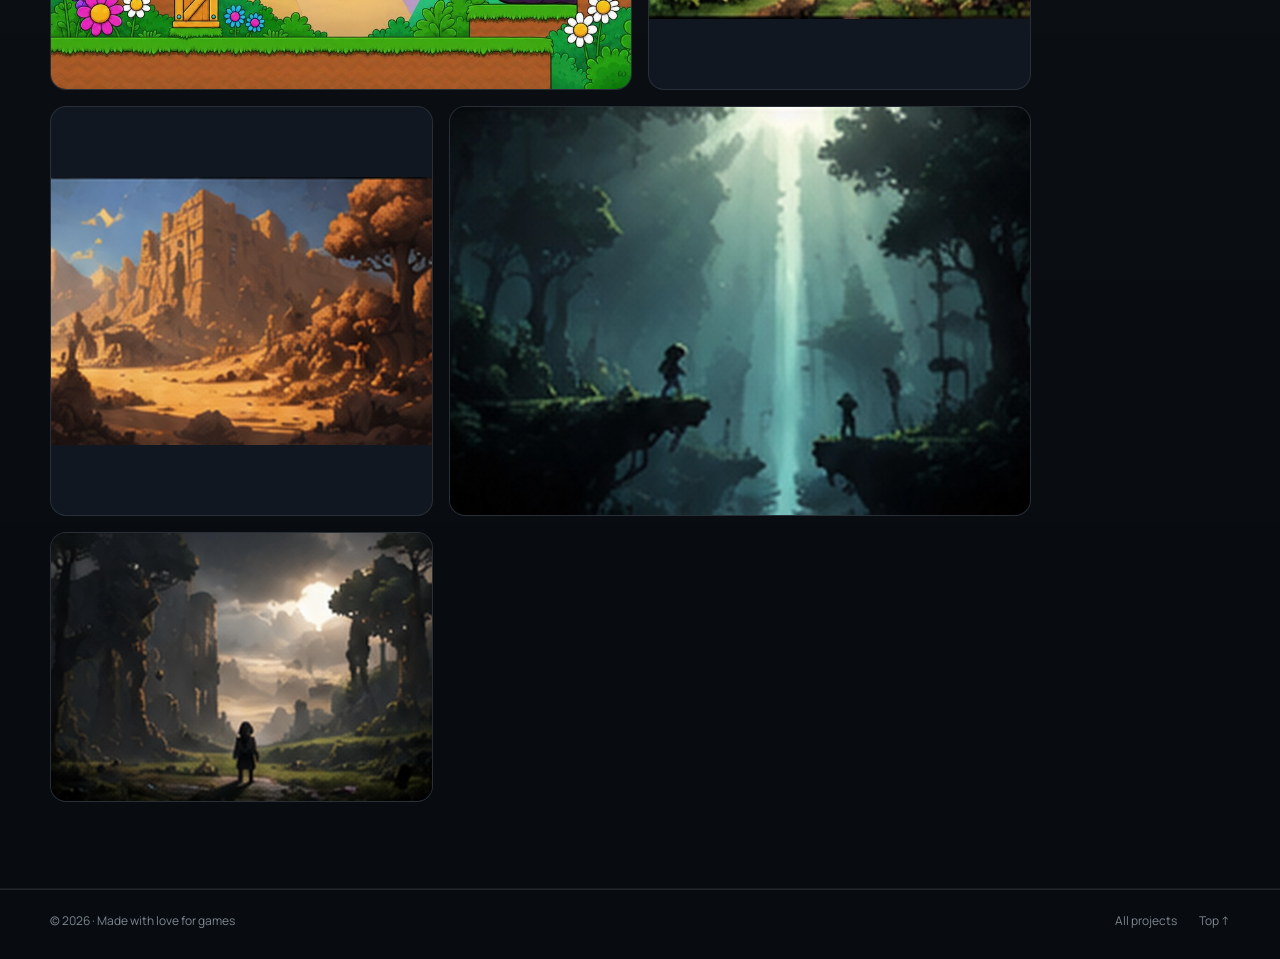
==== commit 884b7d94: "style: soften dark theme logo color" ====
--- a/bubi-en.html
+++ b/bubi-en.html
@@ -50,7 +50,7 @@
 
   <header class="site-header">
     <div class="container header-inner">
-      <a class="brand" href="en.html#top" aria-label="Home"><img src="assets/brand/logo-t.svg" alt="Тимур"></a>
+      <a class="brand" href="en.html#top" aria-label="Home"><img class="brand-logo brand-logo--dark" src="assets/brand/logo-b.svg" alt="Тимур"><img class="brand-logo brand-logo--light" src="assets/brand/logo-b-light.svg" alt="" aria-hidden="true"></a>
       <button class="menu-toggle" type="button" aria-label="Open menu" aria-expanded="false"><span></span><span></span></button>
       <nav class="main-nav" aria-label="Main navigation">
         <a href="en.html#top" class="home-link">Home</a>
--- a/css/theme.css
+++ b/css/theme.css
@@ -13,22 +13,26 @@
   --header-shadow: 0 8px 24px rgba(44, 55, 62, .08);
 }
 
-/* One SVG file: left half is dark theme, right half is light theme. */
+/* Main site mark: no badge; logo color changes with the active theme. */
 .brand {
-  display: block;
-  width: 49px;
-  height: 44px;
-  overflow: hidden;
-  background: url("../assets/brand/logo-t.svg") left center / 200% 100% no-repeat;
-  color: transparent;
-  font-size: 0;
-  line-height: 0;
-  letter-spacing: 0;
+  display: grid;
+  width: 48px;
+  height: 48px;
+  place-items: center;
+  overflow: visible;
   transition: transform .2s ease;
 }
-.brand img { display: none !important; }
+.brand-logo {
+  display: block !important;
+  width: 100% !important;
+  height: 100% !important;
+  object-fit: contain;
+}
+.brand-logo--light { display: block !important; }
+.brand-logo--dark { display: none !important; }
 .brand:hover { transform: translateY(-1px); }
-html.theme-light .brand { background-position: right center; }
+html.theme-light .brand-logo--light { display: none !important; }
+html.theme-light .brand-logo--dark { display: block !important; }
 
 html.theme-light body::before {
   background:
@@ -62,7 +66,7 @@
 html.theme-light .campfire-media::after { background: linear-gradient(90deg, transparent 52%, rgba(46, 38, 27, .18)), linear-gradient(0deg, rgba(46, 38, 27, .26), transparent 48%); }
 html.theme-light .campfire-copy { border-left-color: rgba(255, 255, 255, .5); background: linear-gradient(135deg, rgba(255, 255, 255, .56), rgba(237, 244, 245, .38)); box-shadow: inset 0 1px 0 rgba(255, 255, 255, .42); }
 @media (max-width: 680px) {
-  .brand { width: 43px; height: 39px; }
+  .brand { width: 43px; height: 43px; }
   html.theme-light .menu-toggle span { background: #1c2730; }
   html.theme-light .main-nav { background: rgba(248, 245, 239, .98); }
   html.theme-light .campfire-copy { border-color: rgba(255, 255, 255, .64); background: linear-gradient(135deg, rgba(255, 255, 255, .56), rgba(240, 247, 248, .36)); box-shadow: inset 0 1px 0 rgba(255, 255, 255, .48), 0 18px 34px rgba(44, 55, 62, .12); }
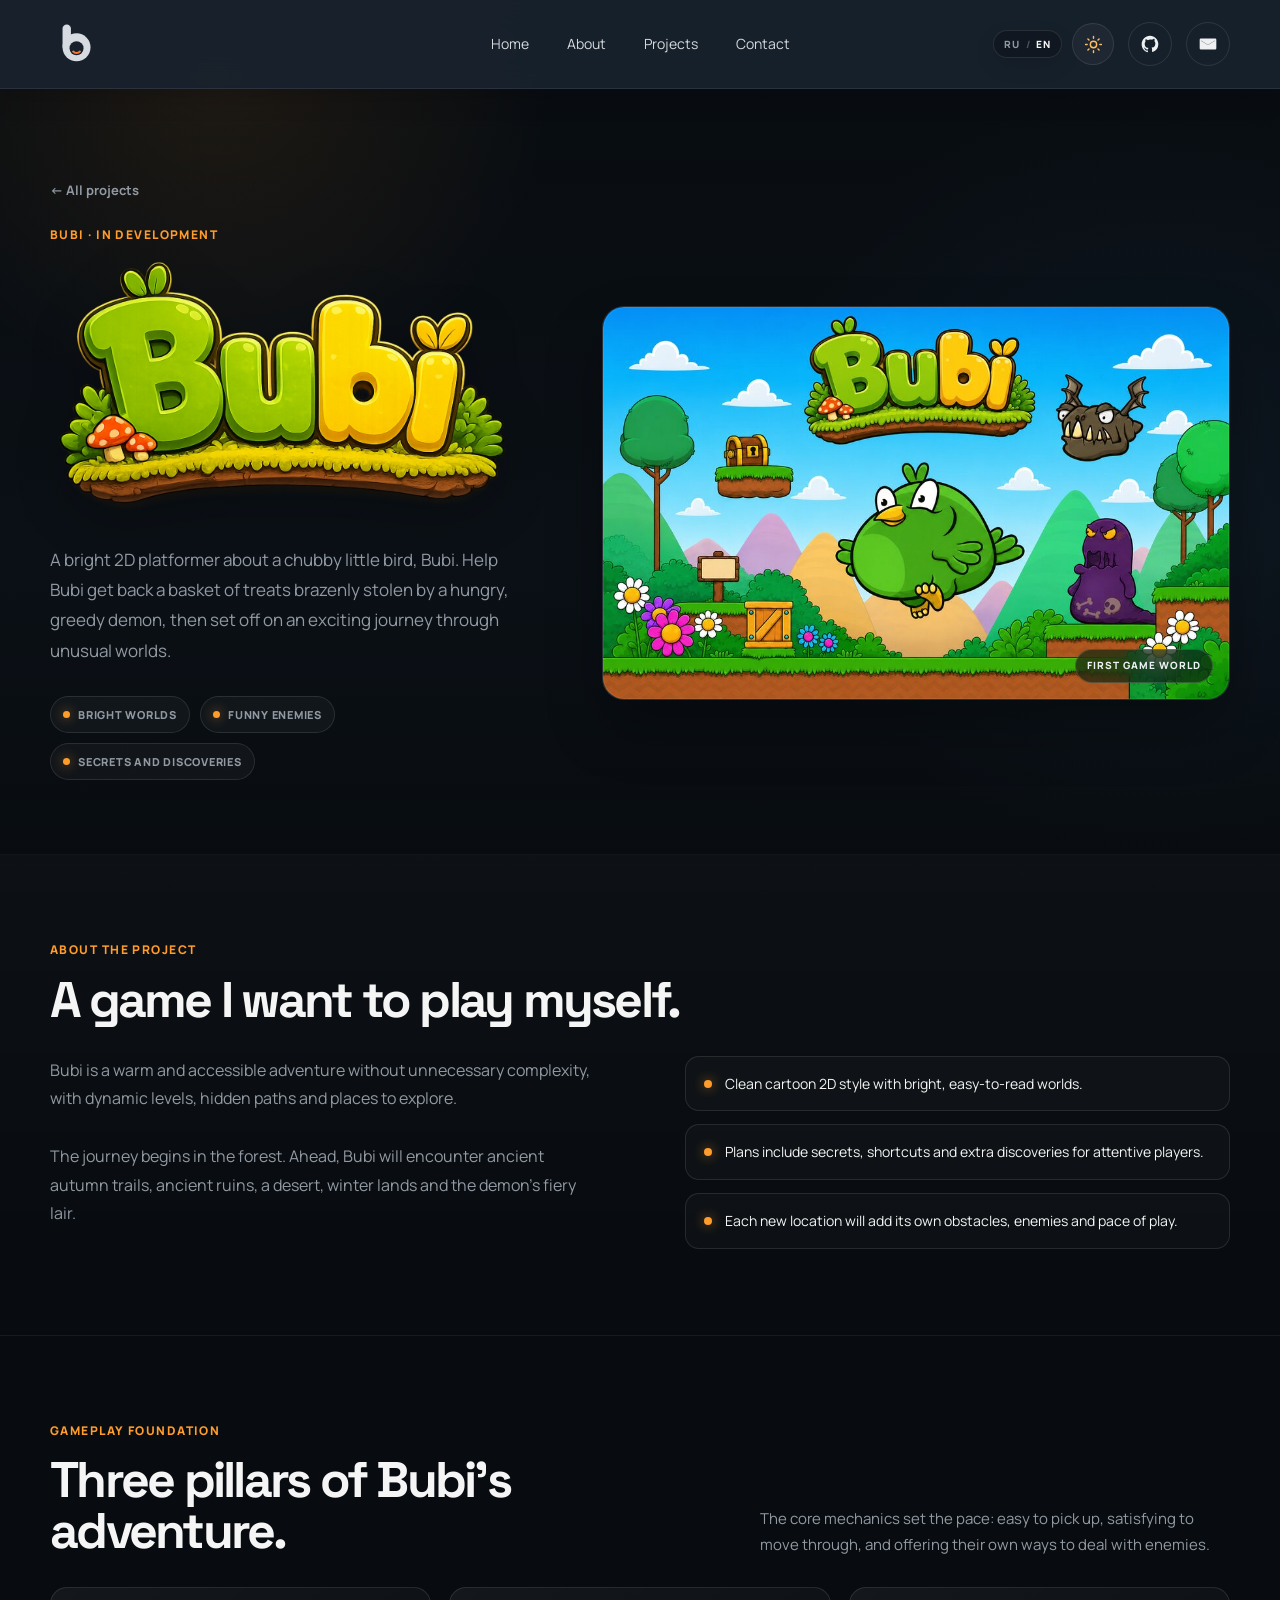
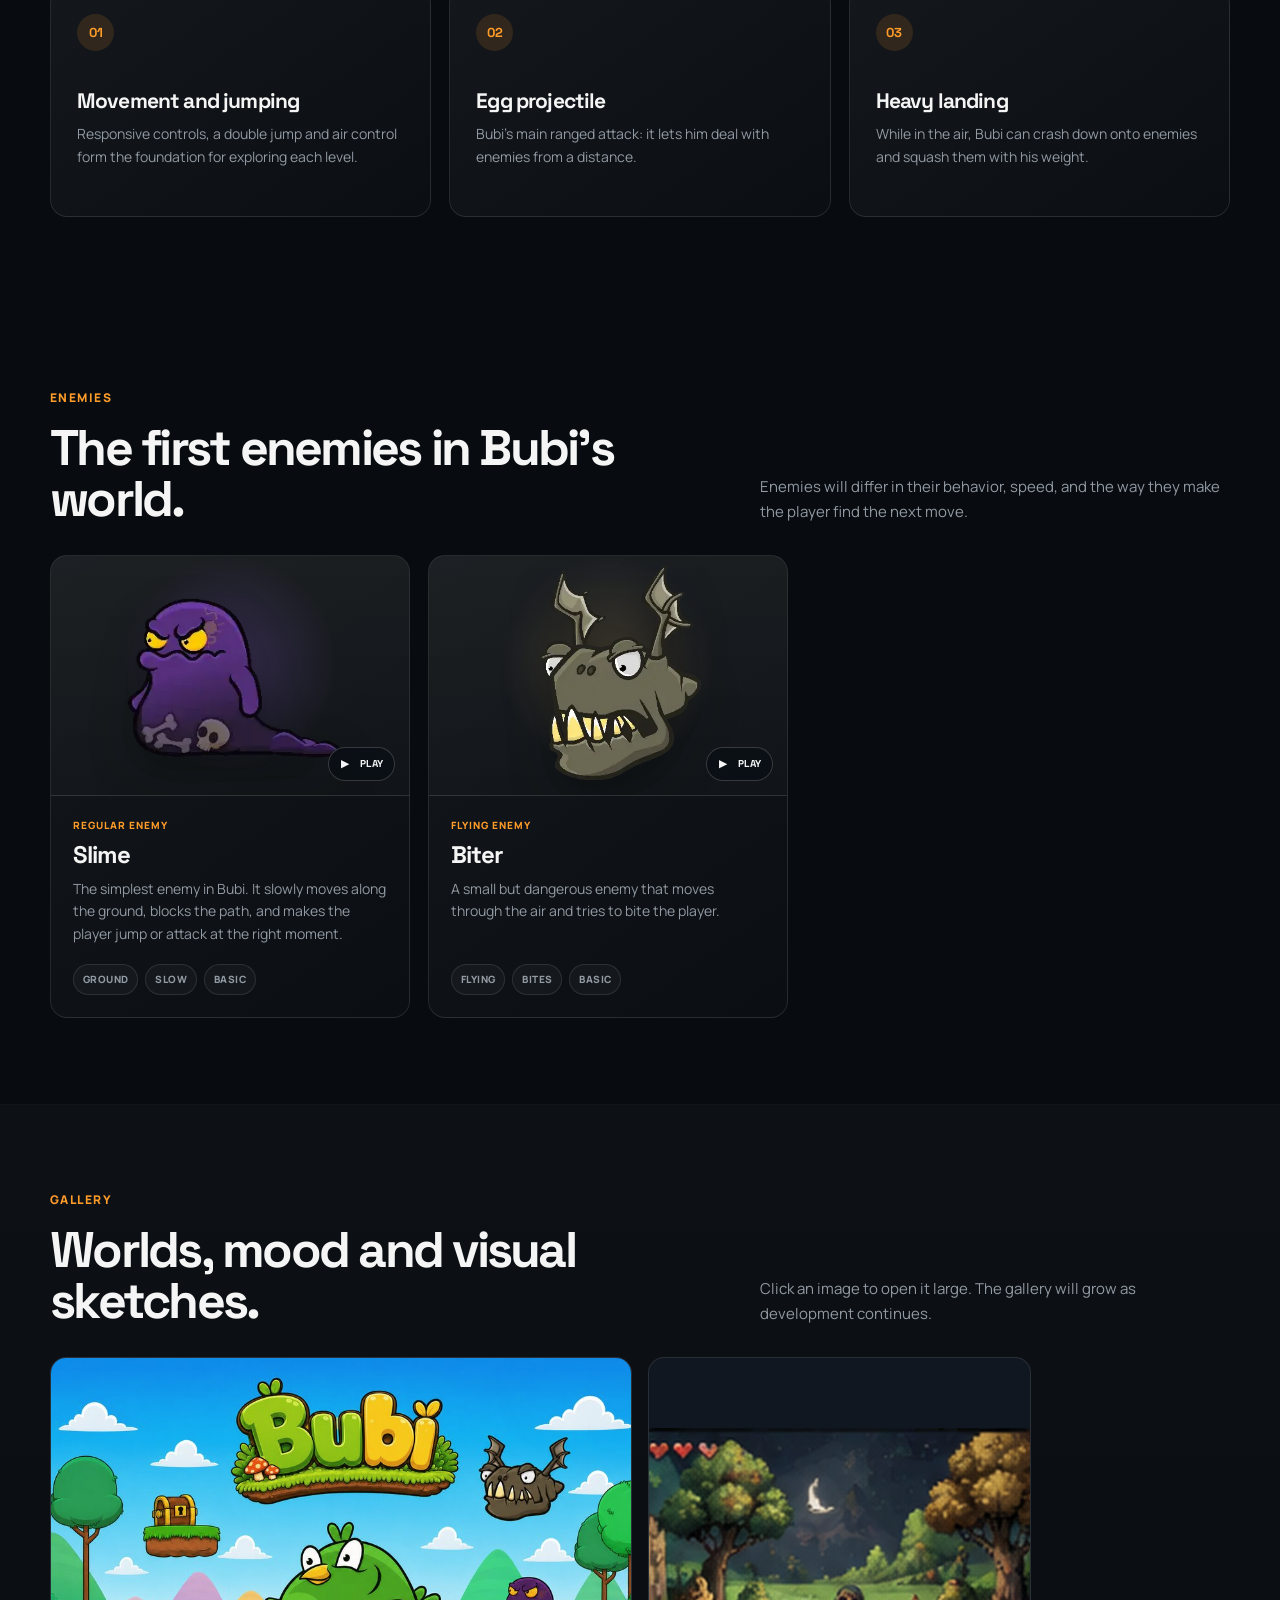
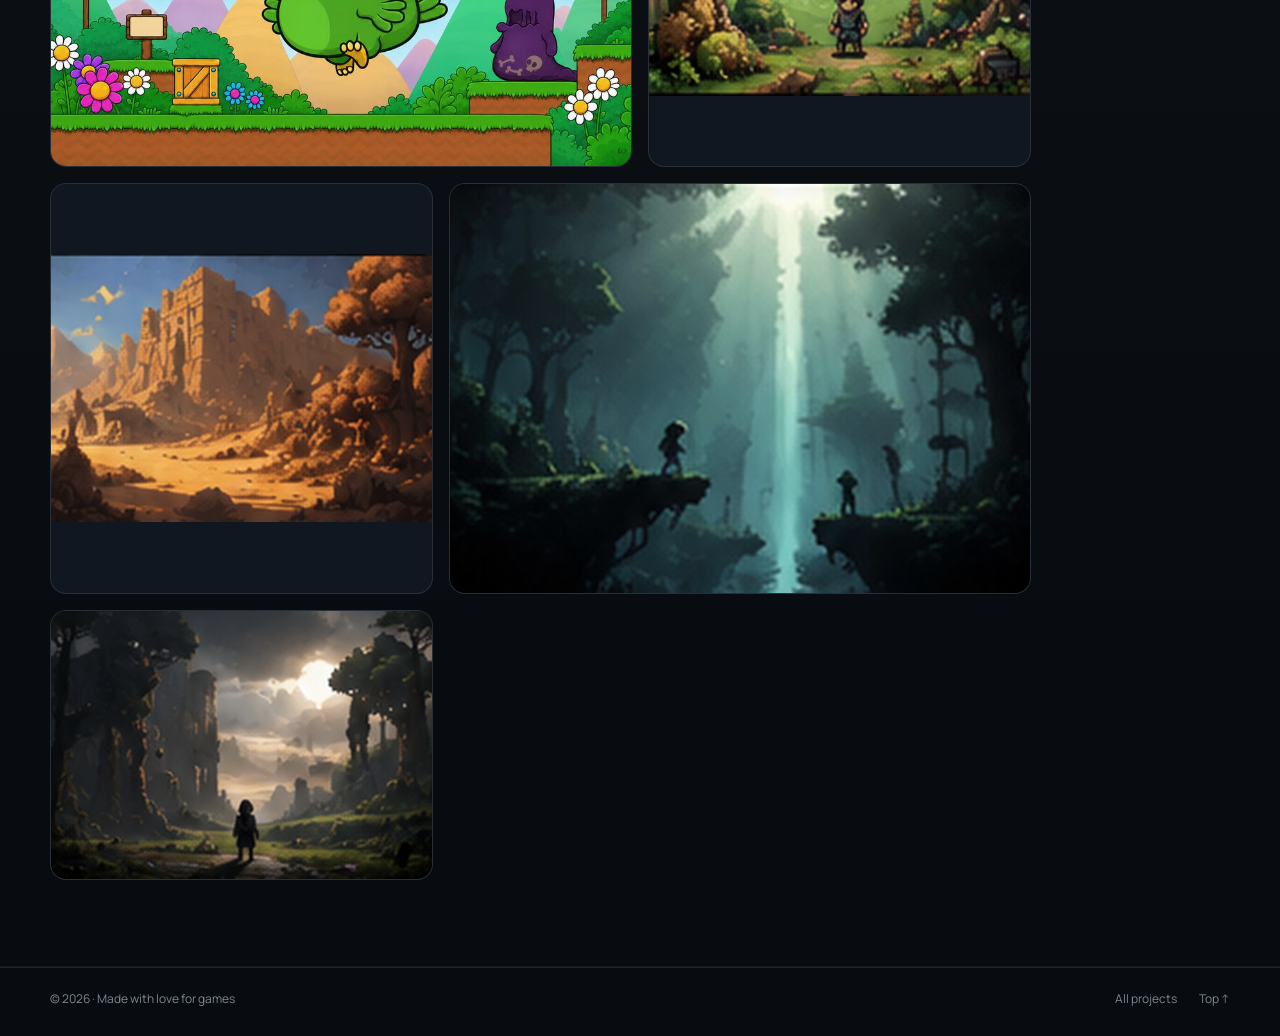
==== commit c664f644: "content: sync Bubi Russian and English pages" ====
--- a/bubi-en.html
+++ b/bubi-en.html
@@ -79,11 +79,11 @@
           <div class="reveal">
             <p class="eyebrow">BUBI · IN DEVELOPMENT</p>
             <img class="bubi-title-logo" src="assets/projects/bubi/logo.webp" alt="Bubi" fetchpriority="high" decoding="async">
-            <p class="bubi-summary">A bright 2D platformer about a green bird that travels through game worlds, searches for secrets and learns to handle whatever lies ahead.</p>
+            <p class="bubi-summary">A bright 2D platformer about a chubby little bird, Bubi. Help Bubi get back a basket of treats brazenly stolen by a hungry, greedy demon, then set off on an exciting journey through unusual worlds.</p>
             <div class="bubi-status-row" aria-label="Project status">
-              <span class="bubi-status">Forest world</span>
-              <span class="bubi-status">Unity 2D</span>
-              <span class="bubi-status">PC</span>
+              <span class="bubi-status">Bright worlds</span>
+              <span class="bubi-status">Funny enemies</span>
+              <span class="bubi-status">Secrets and discoveries</span>
             </div>
           </div>
           <figure class="bubi-cover reveal delay-1">
@@ -103,11 +103,11 @@
           </div>
         </div>
         <div class="bubi-about-grid">
-          <p class="bubi-about-copy reveal">Bubi is taking shape as a warm and approachable adventure: not overly complex, but full of movement, exploration, hidden paths and worlds worth returning to. The forest is the foundation right now; ancient ruins, a desert and space levels will follow.</p>
+          <p class="bubi-about-copy reveal">Bubi is a warm and accessible adventure without unnecessary complexity, with dynamic levels, hidden paths and places to explore.<br><br>The journey begins in the forest. Ahead, Bubi will encounter ancient autumn trails, ancient ruins, a desert, winter lands and the demon’s fiery lair.</p>
           <ul class="bubi-points reveal delay-1">
             <li><i></i><span>Clean cartoon 2D style with bright, easy-to-read worlds.</span></li>
-            <li><i></i><span>Levels with secrets, alternate paths and small discoveries.</span></li>
-            <li><i></i><span>New mechanics will unfold alongside Bubi’s journey.</span></li>
+            <li><i></i><span>Plans include secrets, shortcuts and extra discoveries for attentive players.</span></li>
+            <li><i></i><span>Each new location will add its own obstacles, enemies and pace of play.</span></li>
           </ul>
         </div>
       </div>
@@ -118,14 +118,14 @@
         <div class="bubi-section-heading reveal">
           <div>
             <p class="eyebrow">GAMEPLAY FOUNDATION</p>
-            <h2 class="bubi-section-title">Three things Bubi is built around.</h2>
-          </div>
-          <p>The core mechanics already set the rhythm: easy to start, satisfying to move through, and fun to explore for the next path.</p>
+            <h2 class="bubi-section-title">Three pillars of Bubi’s adventure.</h2>
+          </div>
+          <p>The core mechanics set the pace: easy to pick up, satisfying to move through, and offering their own ways to deal with enemies.</p>
         </div>
         <div class="bubi-mechanics">
           <article class="bubi-mechanic reveal"><span class="bubi-mechanic-number">01</span><h3>Movement and jumping</h3><p>Responsive controls, a double jump and air control form the foundation for exploring each level.</p></article>
-          <article class="bubi-mechanic reveal delay-1"><span class="bubi-mechanic-number">02</span><h3>Egg projectile</h3><p>Bubi’s main ranged attack: it deals with enemies and leaves room for future gameplay ideas.</p></article>
-          <article class="bubi-mechanic reveal delay-2"><span class="bubi-mechanic-number">03</span><h3>Worlds and secrets</h3><p>Forest, ruins, desert and space will differ not only visually, but also in their pace and gameplay.</p></article>
+          <article class="bubi-mechanic reveal delay-1"><span class="bubi-mechanic-number">02</span><h3>Egg projectile</h3><p>Bubi’s main ranged attack: it lets him deal with enemies from a distance.</p></article>
+          <article class="bubi-mechanic reveal delay-2"><span class="bubi-mechanic-number">03</span><h3>Heavy landing</h3><p>While in the air, Bubi can crash down onto enemies and squash them with his weight.</p></article>
         </div>
       </div>
     </section>
@@ -196,8 +196,8 @@
           <button class="bubi-gallery-item reveal" type="button" data-full="assets/projects/bubi/cover.jpg" data-caption="Bubi in a forest game world" aria-label="Open: Bubi in a forest game world"><img src="assets/projects/bubi/cover.jpg" alt="Bubi in a forest game world" loading="lazy" decoding="async"></button>
           <button class="bubi-gallery-item reveal delay-1" type="button" data-full="assets/projects/concepts/forest-quest.jpg" data-caption="A warm forest location and the direction for the first world" aria-label="Open: warm forest location"><img src="assets/projects/concepts/forest-quest.jpg" alt="Warm forest location" loading="lazy" decoding="async"></button>
           <button class="bubi-gallery-item reveal delay-2" type="button" data-full="assets/projects/concepts/desert-ruins.jpg" data-caption="A sketch for Bubi’s desert world" aria-label="Open: desert world sketch"><img src="assets/projects/concepts/desert-ruins.jpg" alt="Desert world sketch" loading="lazy" decoding="async"></button>
-          <button class="bubi-gallery-item reveal" type="button" data-full="assets/projects/concepts/star-drift.jpg" data-caption="The mood of a future space world" aria-label="Open: space world mood"><img src="assets/projects/concepts/star-drift.jpg" alt="Space world mood" loading="lazy" decoding="async"></button>
-          <button class="bubi-gallery-item reveal delay-1" type="button" data-full="assets/site/campfire.jpg" data-caption="Night forest — a mood reference for Bubi" aria-label="Open: night forest"><img src="assets/site/campfire.jpg" alt="Night-time game forest" loading="lazy" decoding="async"></button>
+          <button class="bubi-gallery-item reveal" type="button" data-full="assets/projects/concepts/star-drift.jpg" data-caption="The mood of one of Bubi’s future locations" aria-label="Open: space world mood"><img src="assets/projects/concepts/star-drift.jpg" alt="Space world mood" loading="lazy" decoding="async"></button>
+          <button class="bubi-gallery-item reveal delay-1" type="button" data-full="assets/site/campfire.jpg" data-caption="Night forest — a mood reference for Bubi’s world" aria-label="Open: night forest"><img src="assets/site/campfire.jpg" alt="Night-time game forest" loading="lazy" decoding="async"></button>
         </div>
       </div>
     </section>
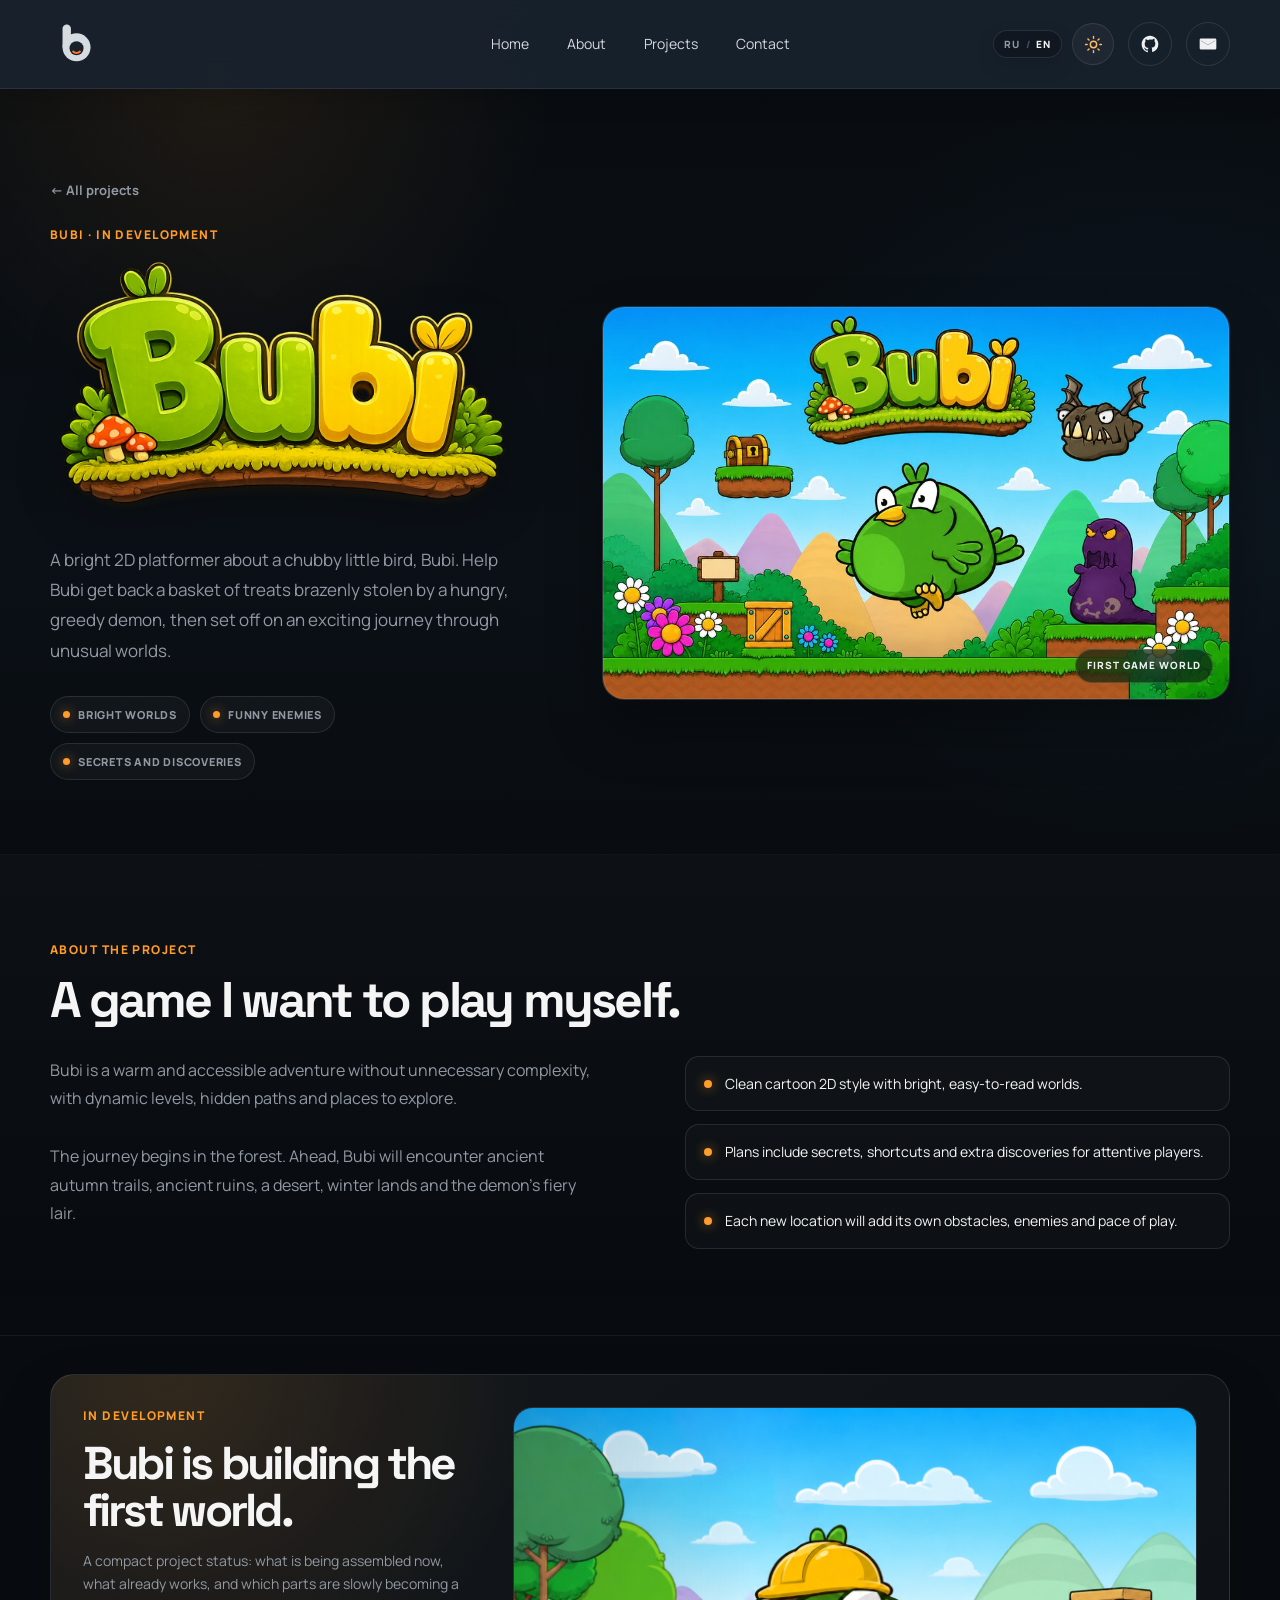
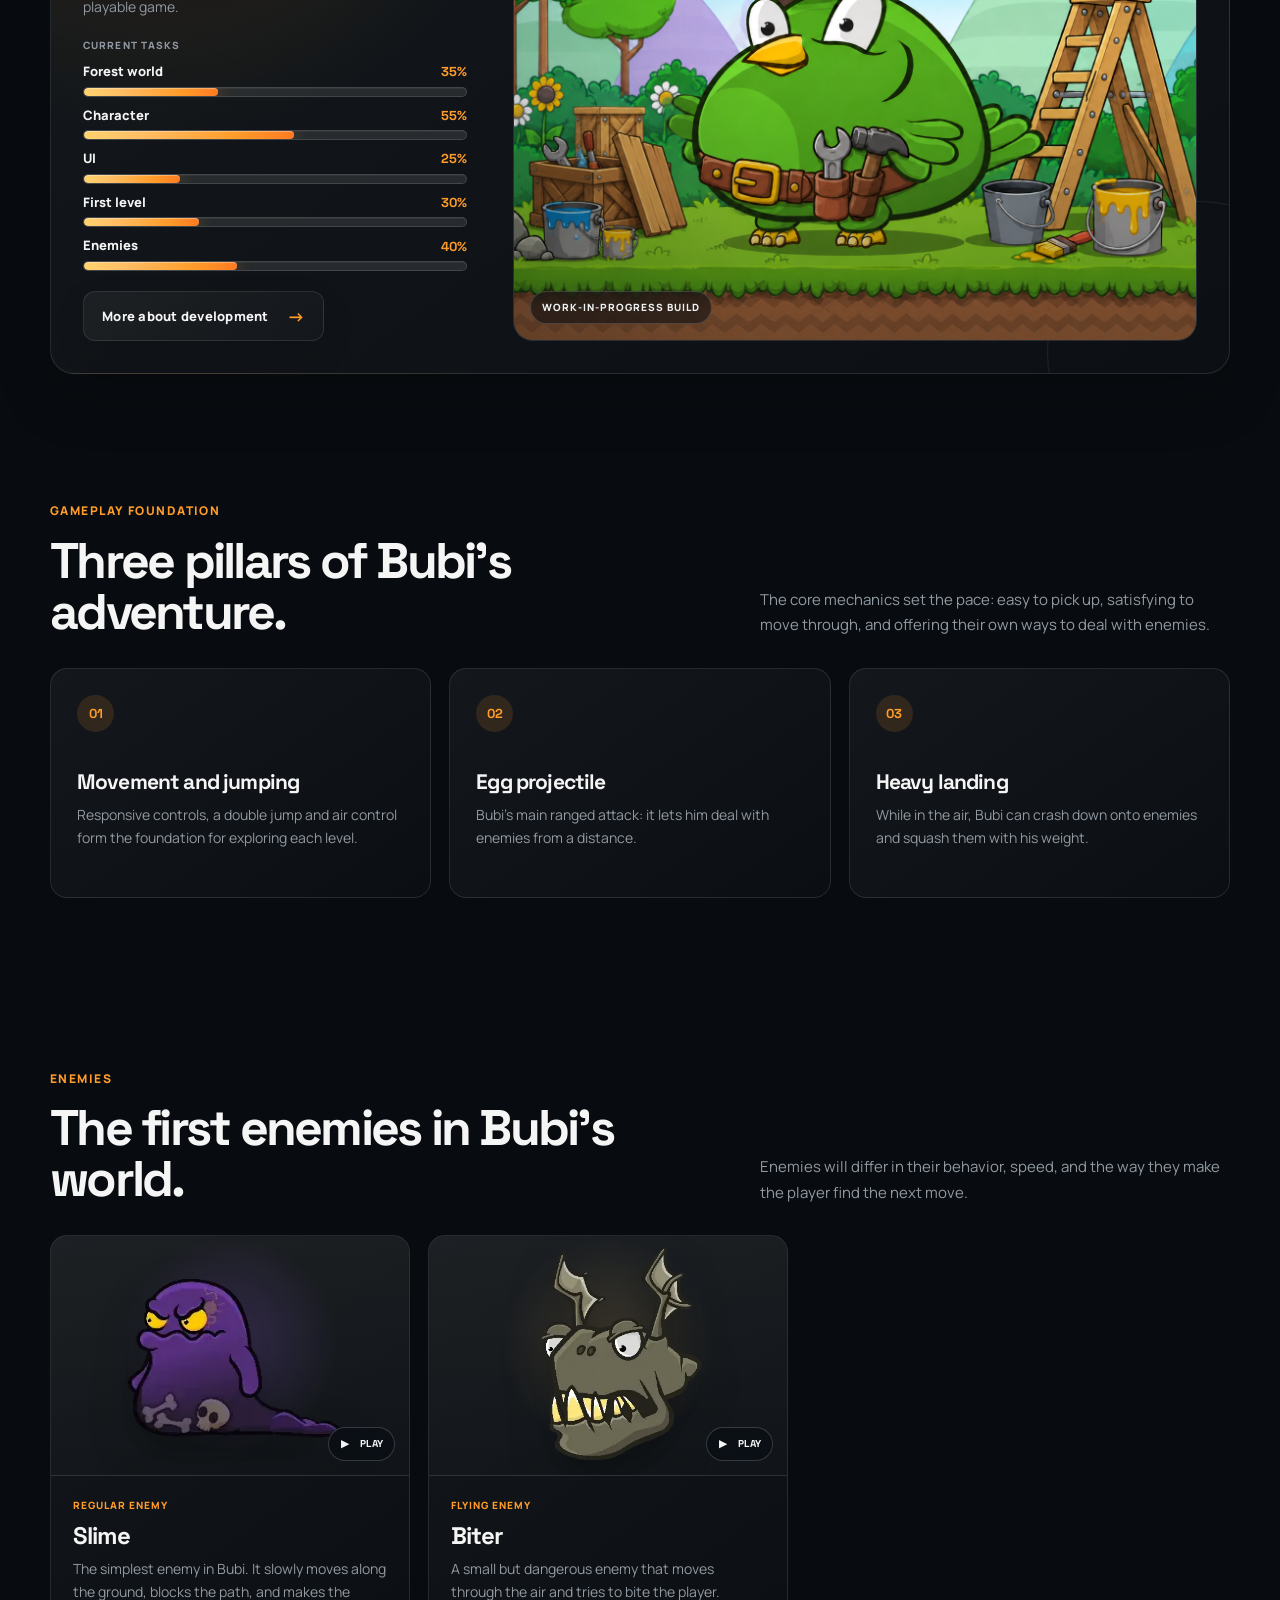
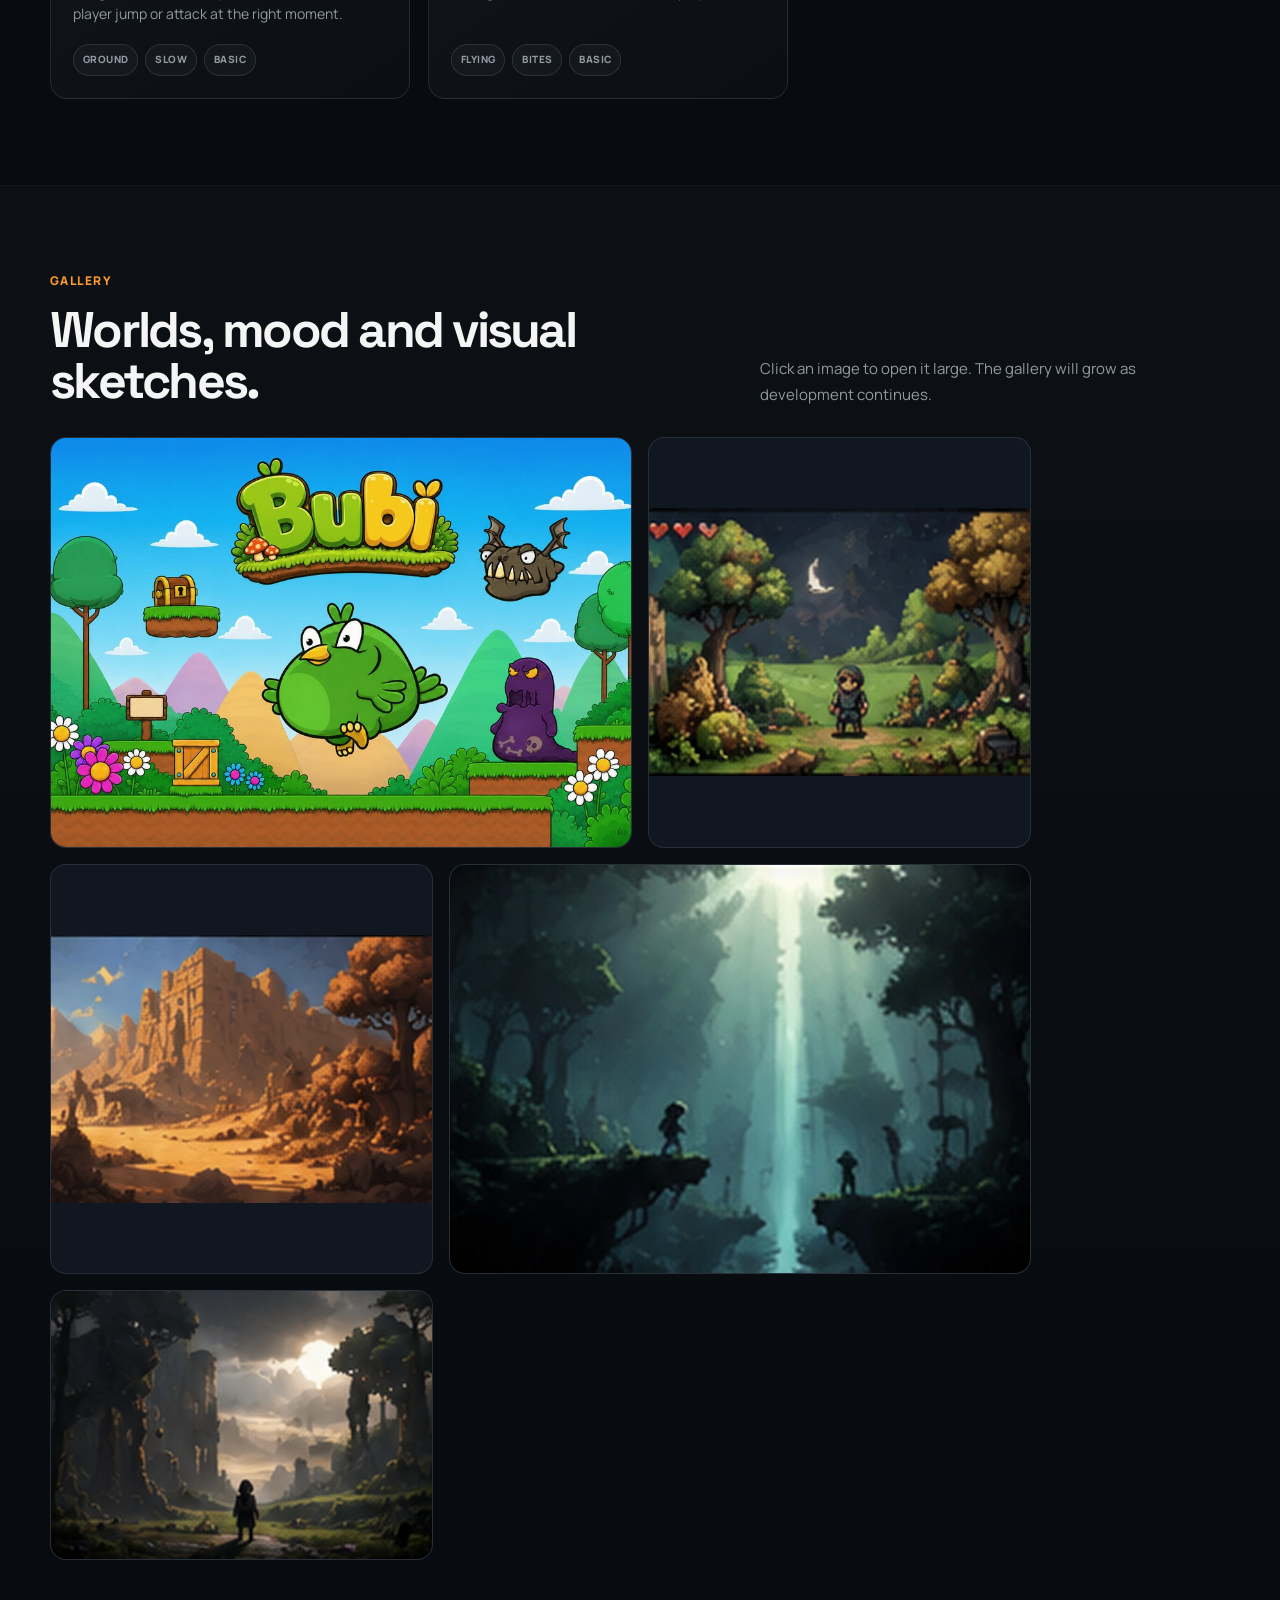
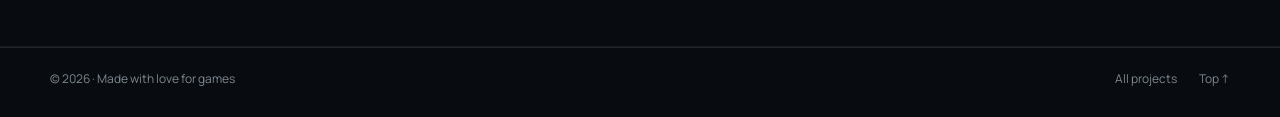
==== commit 25a4ec28: "Dev Log - database" ====
--- a/bubi-en.html
+++ b/bubi-en.html
@@ -37,6 +37,7 @@
   <link rel="stylesheet" href="css/theme.css?v=7">
   <link rel="stylesheet" href="css/bubi.css?v=2">
   <link rel="stylesheet" href="css/bubi-logo.css?v=4">
+  <link rel="stylesheet" href="css/bubi-devlog.css?v=2">
   <link rel="stylesheet" href="css/language.css?v=3">
   <script>
     try {
@@ -113,6 +114,12 @@
       </div>
     </section>
 
+    <section class="bubi-section bubi-development-section" id="development" data-bubi-development-section>
+      <div class="container">
+        <div class="bubi-development-card reveal" data-bubi-development></div>
+      </div>
+    </section>
+
     <section class="bubi-section" id="mechanics">
       <div class="container">
         <div class="bubi-section-heading reveal">
@@ -220,6 +227,20 @@
     </div>
   </dialog>
 
+  <dialog class="bubi-devlog-modal" data-bubi-devlog-modal aria-labelledby="bubi-devlog-modal-title">
+    <div class="bubi-devlog-modal__shell">
+      <button class="bubi-devlog-modal__close" type="button" data-bubi-devlog-close aria-label="Close development log">×</button>
+      <div class="bubi-devlog-modal__head">
+        <p class="eyebrow" data-bubi-devlog-modal-eyebrow>DEVLOG</p>
+        <h3 id="bubi-devlog-modal-title" data-bubi-devlog-modal-title>Bubi development log.</h3>
+        <p data-bubi-devlog-modal-text>Detailed project notes.</p>
+      </div>
+      <div class="bubi-devlog-modal__scroll" data-bubi-devlog-scroll tabindex="0" aria-label="Bubi development log entries">
+        <div class="bubi-devlog-list" data-bubi-devlog-list></div>
+      </div>
+    </div>
+  </dialog>
+
   <script src="js/site-config.js?v=1"></script>
   <script src="js/theme.js?v=1"></script>
   <script src="js/navigation.js?v=1"></script>
@@ -227,6 +248,9 @@
   <script src="js/section-navigation.js?v=1"></script>
   <script src="js/reveal.js?v=1"></script>
   <script src="js/footer-year.js?v=1"></script>
+  <script src="database/bubi-devlog-data.js?v=2"></script>
+  <script src="database/bubi-development-data.js?v=1"></script>
+  <script src="js/bubi-devlog.js?v=2"></script>
 
   <script src="js/enemy-preview.js?v=1"></script>
   <script src="js/bubi.js?v=1"></script>
--- a/css/bubi-devlog.css
+++ b/css/bubi-devlog.css
@@ -0,0 +1,544 @@
+.bubi-development-section {
+  padding-top: 38px;
+  padding-bottom: 42px;
+}
+
+.bubi-development-card {
+  position: relative;
+  display: grid;
+  grid-template-columns: minmax(320px, .72fr) minmax(0, 1.28fr);
+  gap: clamp(22px, 4vw, 46px);
+  align-items: stretch;
+  overflow: hidden;
+  padding: clamp(18px, 2.7vw, 32px);
+  border: 1px solid var(--line);
+  border-radius: 24px;
+  background:
+    radial-gradient(circle at 10% 0, rgba(255, 156, 42, .13), transparent 30%),
+    linear-gradient(145deg, rgba(255, 255, 255, .052), rgba(255, 255, 255, .018));
+  box-shadow: 0 24px 55px rgba(0, 0, 0, .18);
+}
+
+.bubi-development-card::before {
+  content: "";
+  position: absolute;
+  right: -120px;
+  bottom: -130px;
+  width: 300px;
+  height: 300px;
+  border: 1px solid rgba(255, 255, 255, .07);
+  border-radius: 50%;
+  pointer-events: none;
+}
+
+.bubi-development-card__info {
+  position: relative;
+  z-index: 1;
+  display: flex;
+  min-width: 0;
+  flex-direction: column;
+  justify-content: center;
+}
+
+.bubi-development-card__title {
+  max-width: 430px;
+  margin: 0;
+  color: var(--text);
+  font: 700 clamp(31px, 3.6vw, 49px)/1.02 "Space Grotesk", sans-serif;
+  letter-spacing: -.06em;
+}
+
+.bubi-development-card__text {
+  max-width: 470px;
+  margin: 15px 0 20px;
+  color: var(--muted);
+  font-size: 14px;
+  line-height: 1.65;
+}
+
+.bubi-development-progress-title {
+  margin: 0 0 10px;
+  color: var(--muted);
+  font-size: 10px;
+  font-weight: 800;
+  letter-spacing: .11em;
+  text-transform: uppercase;
+}
+
+.bubi-development-progress {
+  display: grid;
+  gap: 11px;
+}
+
+.bubi-development-progress__item {
+  display: grid;
+  gap: 7px;
+}
+
+.bubi-development-progress__top {
+  display: flex;
+  align-items: center;
+  justify-content: space-between;
+  gap: 12px;
+}
+
+.bubi-development-progress__top strong {
+  color: var(--text);
+  font-size: 13px;
+  font-weight: 800;
+  line-height: 1.2;
+}
+
+.bubi-development-progress__top span {
+  color: var(--accent);
+  font: 700 13px/1 "Space Grotesk", sans-serif;
+}
+
+.bubi-development-progress__bar {
+  position: relative;
+  overflow: hidden;
+  height: 10px;
+  border: 1px solid rgba(255, 255, 255, .13);
+  border-radius: 999px;
+  background: rgba(255, 255, 255, .095);
+  box-shadow: inset 0 1px 0 rgba(255, 255, 255, .05);
+}
+
+.bubi-development-progress__bar::before {
+  content: "";
+  position: absolute;
+  inset: 0 auto 0 0;
+  width: var(--progress, 0%);
+  border-radius: inherit;
+  background: linear-gradient(90deg, #ffd36f 0%, var(--accent2) 28%, var(--accent) 72%, #ff7b22 100%);
+  box-shadow: 0 0 18px rgba(255, 156, 42, .42), inset 0 1px 0 rgba(255, 255, 255, .32);
+}
+
+.bubi-development-more {
+  display: inline-flex;
+  align-items: center;
+  justify-content: center;
+  gap: 18px;
+  width: fit-content;
+  margin-top: 20px;
+  padding: 14px 18px;
+  border: 1px solid var(--line);
+  border-radius: 12px;
+  background: linear-gradient(145deg, rgba(255, 255, 255, .052), rgba(255, 255, 255, .018));
+  color: var(--text);
+  text-shadow: none;
+  box-shadow: 0 12px 30px rgba(0, 0, 0, .14);
+  cursor: pointer;
+  font-size: 13px;
+  font-weight: 900;
+  letter-spacing: .02em;
+  transition: transform .2s, border-color .2s, background .2s, box-shadow .2s, color .2s;
+}
+
+.bubi-development-more:hover {
+  border-color: rgba(255, 156, 42, .42);
+  background: linear-gradient(145deg, rgba(255, 156, 42, .12), rgba(255, 255, 255, .026));
+  box-shadow: 0 16px 36px rgba(255, 156, 42, .14);
+  color: var(--text);
+  transform: translateY(-3px);
+}
+
+.bubi-development-more:focus-visible,
+.bubi-devlog-modal__close:focus-visible {
+  outline: 2px solid var(--accent);
+  outline-offset: 4px;
+}
+
+.bubi-development-more b {
+  color: var(--accent);
+  font-size: 18px;
+  line-height: .6;
+}
+
+.bubi-development-card__art {
+  position: relative;
+  z-index: 1;
+  min-height: 330px;
+  margin: 0;
+  overflow: hidden;
+  border: 1px solid rgba(255, 255, 255, .10);
+  border-radius: 20px;
+  background: #101720;
+}
+
+.bubi-development-card__art img {
+  display: block;
+  width: 100%;
+  height: 100%;
+  min-height: 330px;
+  object-fit: cover;
+  object-position: center;
+  filter: saturate(.98) contrast(1.02);
+}
+
+.bubi-development-card__art::after {
+  content: "";
+  position: absolute;
+  inset: 0;
+  pointer-events: none;
+  background:
+    linear-gradient(90deg, rgba(8, 12, 16, .16), transparent 35%),
+    linear-gradient(0deg, rgba(8, 12, 16, .34), transparent 52%);
+}
+
+.bubi-development-card__art figcaption {
+  position: absolute;
+  z-index: 1;
+  left: 16px;
+  bottom: 16px;
+  padding: 8px 11px;
+  border: 1px solid rgba(255, 255, 255, .16);
+  border-radius: 999px;
+  background: rgba(8, 12, 16, .56);
+  color: #edf1f4;
+  font-size: 10px;
+  font-weight: 800;
+  letter-spacing: .1em;
+  text-transform: uppercase;
+  backdrop-filter: blur(12px);
+  -webkit-backdrop-filter: blur(12px);
+}
+
+.bubi-devlog-modal {
+  width: min(880px, calc(100% - 32px));
+  max-width: none;
+  max-height: calc(100dvh - 32px);
+  margin: auto;
+  padding: 0;
+  overflow: visible;
+  border: 0;
+  background: transparent;
+  color: var(--text);
+}
+
+.bubi-devlog-modal::backdrop {
+  background: rgba(3, 7, 11, .84);
+  backdrop-filter: blur(12px);
+  -webkit-backdrop-filter: blur(12px);
+}
+
+.bubi-devlog-modal[open] {
+  display: grid;
+  place-items: center;
+}
+
+.bubi-devlog-modal__shell {
+  position: relative;
+  overflow: hidden;
+  width: 100%;
+  border: 1px solid rgba(255, 255, 255, .13);
+  border-radius: 22px;
+  background:
+    radial-gradient(circle at 80% 0, rgba(255, 156, 42, .13), transparent 34%),
+    rgba(10, 16, 22, .80);
+  box-shadow: 0 28px 90px rgba(0, 0, 0, .52);
+  backdrop-filter: blur(22px) saturate(135%);
+  -webkit-backdrop-filter: blur(22px) saturate(135%);
+}
+
+.bubi-devlog-modal__head {
+  padding: clamp(22px, 3vw, 34px) clamp(20px, 3vw, 34px) 16px;
+  border-bottom: 1px solid rgba(255, 255, 255, .08);
+}
+
+.bubi-devlog-modal__head h3 {
+  max-width: 620px;
+  margin: 0;
+  color: var(--text);
+  font: 700 clamp(31px, 4vw, 52px)/1.02 "Space Grotesk", sans-serif;
+  letter-spacing: -.06em;
+}
+
+.bubi-devlog-modal__head p:not(.eyebrow) {
+  max-width: 620px;
+  margin: 12px 0 0;
+  color: var(--muted);
+  font-size: 14px;
+  line-height: 1.65;
+}
+
+.bubi-devlog-modal__close {
+  position: absolute;
+  top: 16px;
+  right: 16px;
+  z-index: 3;
+  display: grid;
+  width: 42px;
+  height: 42px;
+  padding: 0;
+  place-items: center;
+  border: 1px solid rgba(255, 255, 255, .18);
+  border-radius: 50%;
+  background: rgba(8, 12, 16, .72);
+  color: #f2f5f6;
+  cursor: pointer;
+  font-size: 24px;
+  line-height: 1;
+  transition: transform .2s, border-color .2s, color .2s;
+  backdrop-filter: blur(10px);
+  -webkit-backdrop-filter: blur(10px);
+}
+
+.bubi-devlog-modal__close:hover {
+  border-color: var(--accent);
+  color: var(--accent);
+  transform: scale(1.05);
+}
+
+.bubi-devlog-modal__scroll {
+  position: relative;
+  max-height: min(58dvh, 560px);
+  overflow-y: auto;
+  padding: 18px clamp(20px, 3vw, 34px) 24px;
+  scrollbar-width: thin;
+  scrollbar-color: rgba(255, 156, 42, .55) transparent;
+  overscroll-behavior: auto;
+  -webkit-mask-image: linear-gradient(180deg, transparent 0, #000 26px, #000 calc(100% - 64px), transparent 100%);
+  mask-image: linear-gradient(180deg, transparent 0, #000 26px, #000 calc(100% - 64px), transparent 100%);
+}
+
+.bubi-devlog-modal__scroll::-webkit-scrollbar {
+  width: 6px;
+}
+
+.bubi-devlog-modal__scroll::-webkit-scrollbar-track {
+  background: transparent;
+}
+
+.bubi-devlog-modal__scroll::-webkit-scrollbar-thumb {
+  border-radius: 999px;
+  background: rgba(255, 156, 42, .45);
+}
+
+.bubi-devlog-list {
+  position: relative;
+  display: grid;
+  gap: 0;
+}
+
+.bubi-devlog-list::before {
+  content: "";
+  position: absolute;
+  top: 12px;
+  bottom: 12px;
+  left: 5px;
+  width: 1px;
+  background: linear-gradient(180deg, transparent, var(--line) 10%, var(--line) 90%, transparent);
+}
+
+.bubi-devlog-entry {
+  position: relative;
+  min-height: 78px;
+  padding: 14px 0 16px 30px;
+}
+
+.bubi-devlog-entry + .bubi-devlog-entry {
+  border-top: 1px solid rgba(255, 255, 255, .055);
+}
+
+.bubi-devlog-entry::before {
+  content: "";
+  position: absolute;
+  top: 23px;
+  left: 1px;
+  z-index: 1;
+  width: 9px;
+  height: 9px;
+  border: 2px solid #0a1016;
+  border-radius: 50%;
+  background: var(--accent);
+  box-shadow: 0 0 14px rgba(255, 156, 42, .55);
+}
+
+.bubi-devlog-entry__meta {
+  display: flex;
+  flex-wrap: wrap;
+  align-items: center;
+  gap: 8px;
+  margin-bottom: 6px;
+  color: var(--muted);
+  font-size: 10px;
+  font-weight: 800;
+  letter-spacing: .07em;
+  text-transform: uppercase;
+}
+
+.bubi-devlog-entry__meta span {
+  width: fit-content;
+  padding: 4px 7px;
+  border: 1px solid rgba(255, 156, 42, .22);
+  border-radius: 999px;
+  color: var(--accent);
+  background: rgba(255, 156, 42, .07);
+  font-size: 9px;
+}
+
+.bubi-devlog-entry__content h4 {
+  margin: 0 0 5px;
+  color: var(--text);
+  font: 700 18px/1.16 "Space Grotesk", sans-serif;
+  letter-spacing: -.035em;
+}
+
+.bubi-devlog-entry__content p,
+.bubi-devlog-empty {
+  max-width: 680px;
+  margin: 0;
+  color: var(--muted);
+  font-size: 13px;
+  line-height: 1.58;
+}
+
+.bubi-devlog-empty {
+  padding: 18px 0;
+}
+
+html.theme-light .bubi-development-card {
+  border-color: rgba(28, 39, 48, .10);
+  background:
+    radial-gradient(circle at 10% 0, rgba(216, 120, 19, .13), transparent 30%),
+    linear-gradient(145deg, rgba(255, 255, 255, .78), rgba(255, 255, 255, .44));
+  box-shadow: 0 24px 55px rgba(44, 55, 62, .10);
+}
+
+html.theme-light .bubi-development-card::before {
+  border-color: rgba(28, 39, 48, .09);
+}
+
+html.theme-light .bubi-development-card__text,
+html.theme-light .bubi-development-progress-title,
+html.theme-light .bubi-devlog-modal__head p:not(.eyebrow),
+html.theme-light .bubi-devlog-entry__content p,
+html.theme-light .bubi-devlog-empty {
+  color: #586671;
+}
+
+html.theme-light .bubi-development-more {
+  border-color: rgba(28, 39, 48, .10);
+  background: rgba(255, 255, 255, .62);
+  color: #1c2730;
+  box-shadow: 0 12px 30px rgba(44, 55, 62, .08);
+}
+
+html.theme-light .bubi-development-more:hover {
+  border-color: rgba(216, 120, 19, .28);
+  background: rgba(255, 156, 42, .10);
+  color: #1c2730;
+  box-shadow: 0 16px 36px rgba(216, 120, 19, .12);
+}
+
+html.theme-light .bubi-development-progress__bar {
+  border-color: rgba(28, 39, 48, .10);
+  background: rgba(28, 39, 48, .075);
+  box-shadow: inset 0 1px 0 rgba(255, 255, 255, .38);
+}
+
+html.theme-light .bubi-development-card__art {
+  border-color: rgba(28, 39, 48, .10);
+  background: #fff;
+}
+
+html.theme-light .bubi-devlog-modal__shell {
+  border-color: rgba(28, 39, 48, .14);
+  background:
+    radial-gradient(circle at 80% 0, rgba(216, 120, 19, .12), transparent 34%),
+    rgba(255, 255, 255, .80);
+  box-shadow: 0 28px 90px rgba(44, 55, 62, .28);
+}
+
+html.theme-light .bubi-devlog-modal__head,
+html.theme-light .bubi-devlog-entry + .bubi-devlog-entry {
+  border-color: rgba(28, 39, 48, .08);
+}
+
+html.theme-light .bubi-devlog-entry::before {
+  border-color: #fff;
+}
+
+html.theme-light .bubi-devlog-modal__close {
+  border-color: rgba(28, 39, 48, .14);
+  background: rgba(255, 255, 255, .82);
+  color: #1c2730;
+}
+
+@media (max-width: 900px) {
+  .bubi-development-card {
+    grid-template-columns: 1fr;
+  }
+
+  .bubi-development-card__art {
+    min-height: 300px;
+    order: -1;
+  }
+
+  .bubi-development-card__art img {
+    min-height: 300px;
+  }
+}
+
+@media (max-width: 680px) {
+  .bubi-development-section {
+    padding-top: 28px;
+    padding-bottom: 30px;
+  }
+
+  .bubi-development-card {
+    padding: 18px;
+    border-radius: 18px;
+  }
+
+  .bubi-development-card__art {
+    min-height: 230px;
+    border-radius: 15px;
+  }
+
+  .bubi-development-card__art img {
+    min-height: 230px;
+  }
+
+  .bubi-development-card__title {
+    font-size: 32px;
+  }
+
+  .bubi-development-more {
+    width: 100%;
+  }
+
+  .bubi-devlog-modal {
+    width: min(100% - 18px, 880px);
+    max-height: calc(100dvh - 18px);
+  }
+
+  .bubi-devlog-modal__shell {
+    border-radius: 16px;
+  }
+
+  .bubi-devlog-modal__head {
+    padding: 22px 18px 14px;
+  }
+
+  .bubi-devlog-modal__head h3 {
+    max-width: calc(100% - 50px);
+    font-size: 31px;
+  }
+
+  .bubi-devlog-modal__scroll {
+    max-height: min(62dvh, 560px);
+    padding: 14px 18px 20px;
+  }
+
+  .bubi-devlog-entry {
+    min-height: 0;
+    padding-top: 15px;
+    padding-bottom: 15px;
+  }
+
+  .bubi-devlog-entry__content h4 {
+    font-size: 17px;
+  }
+}
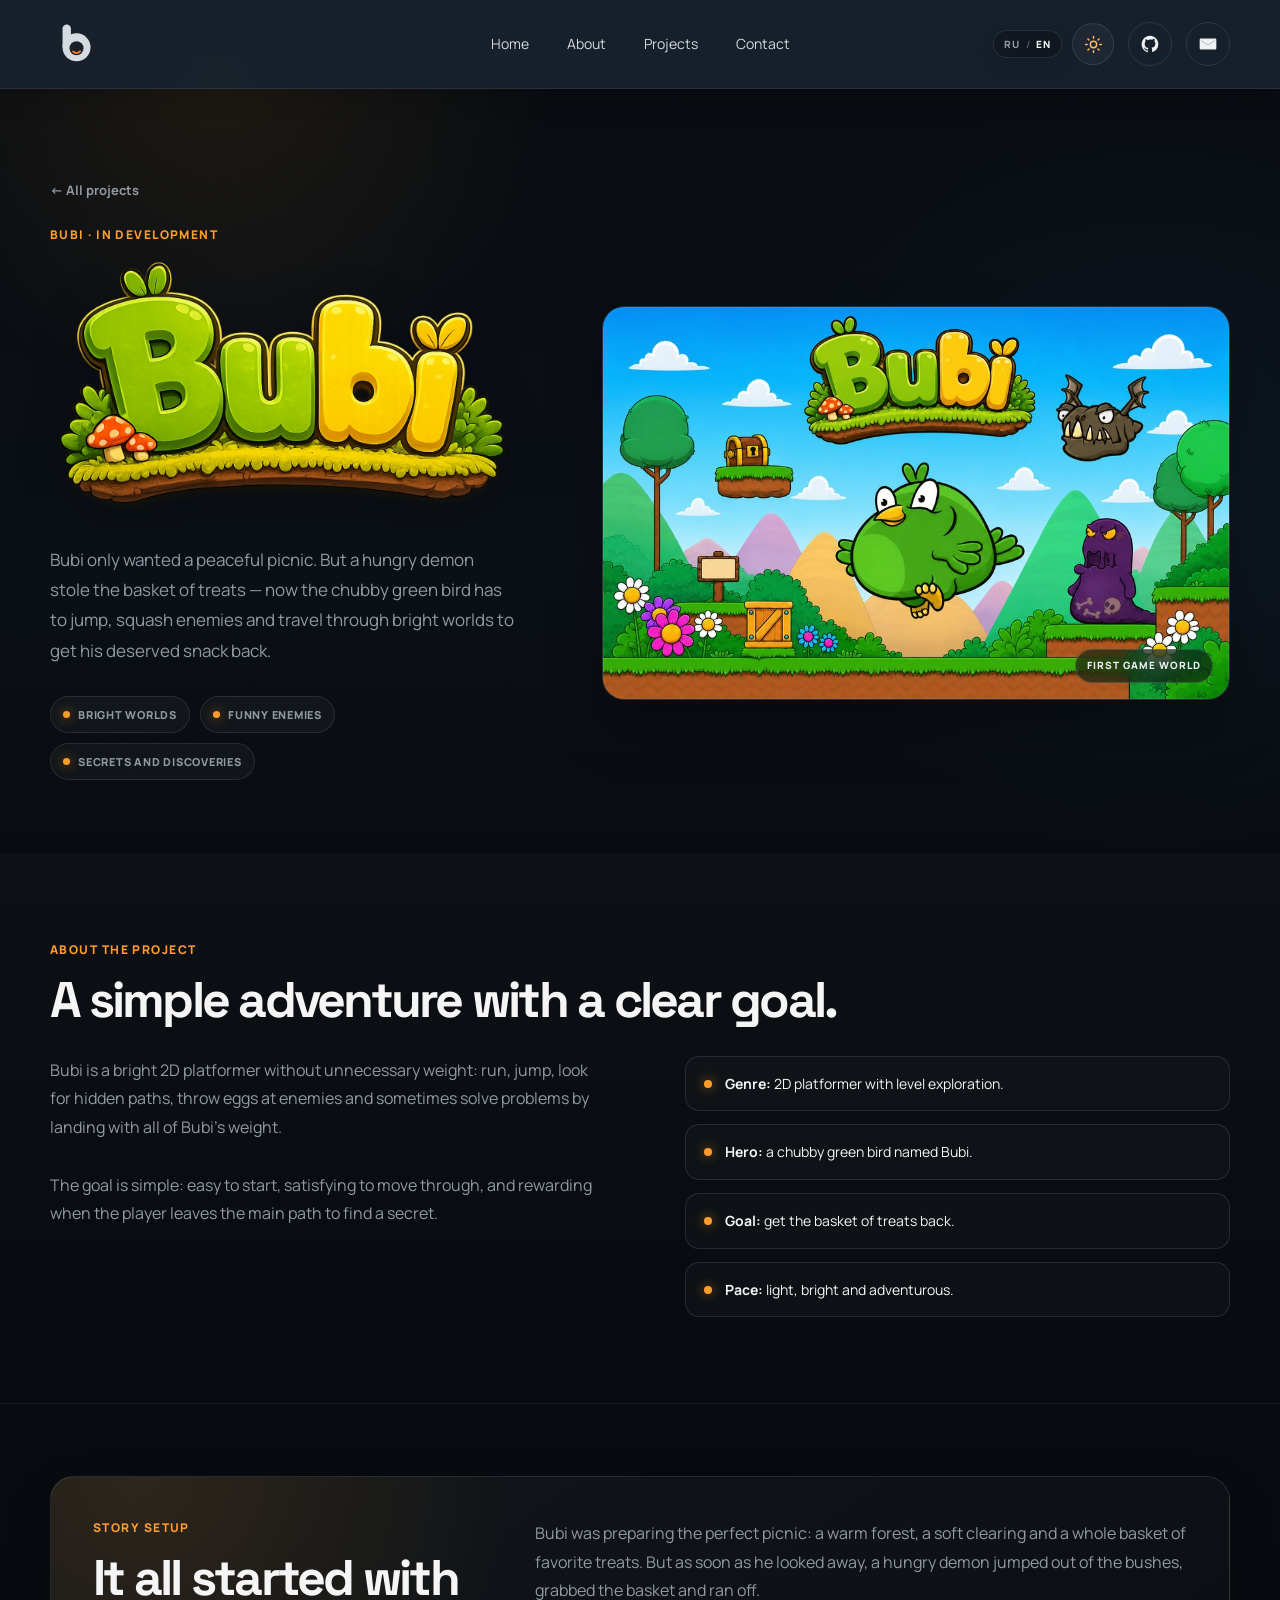
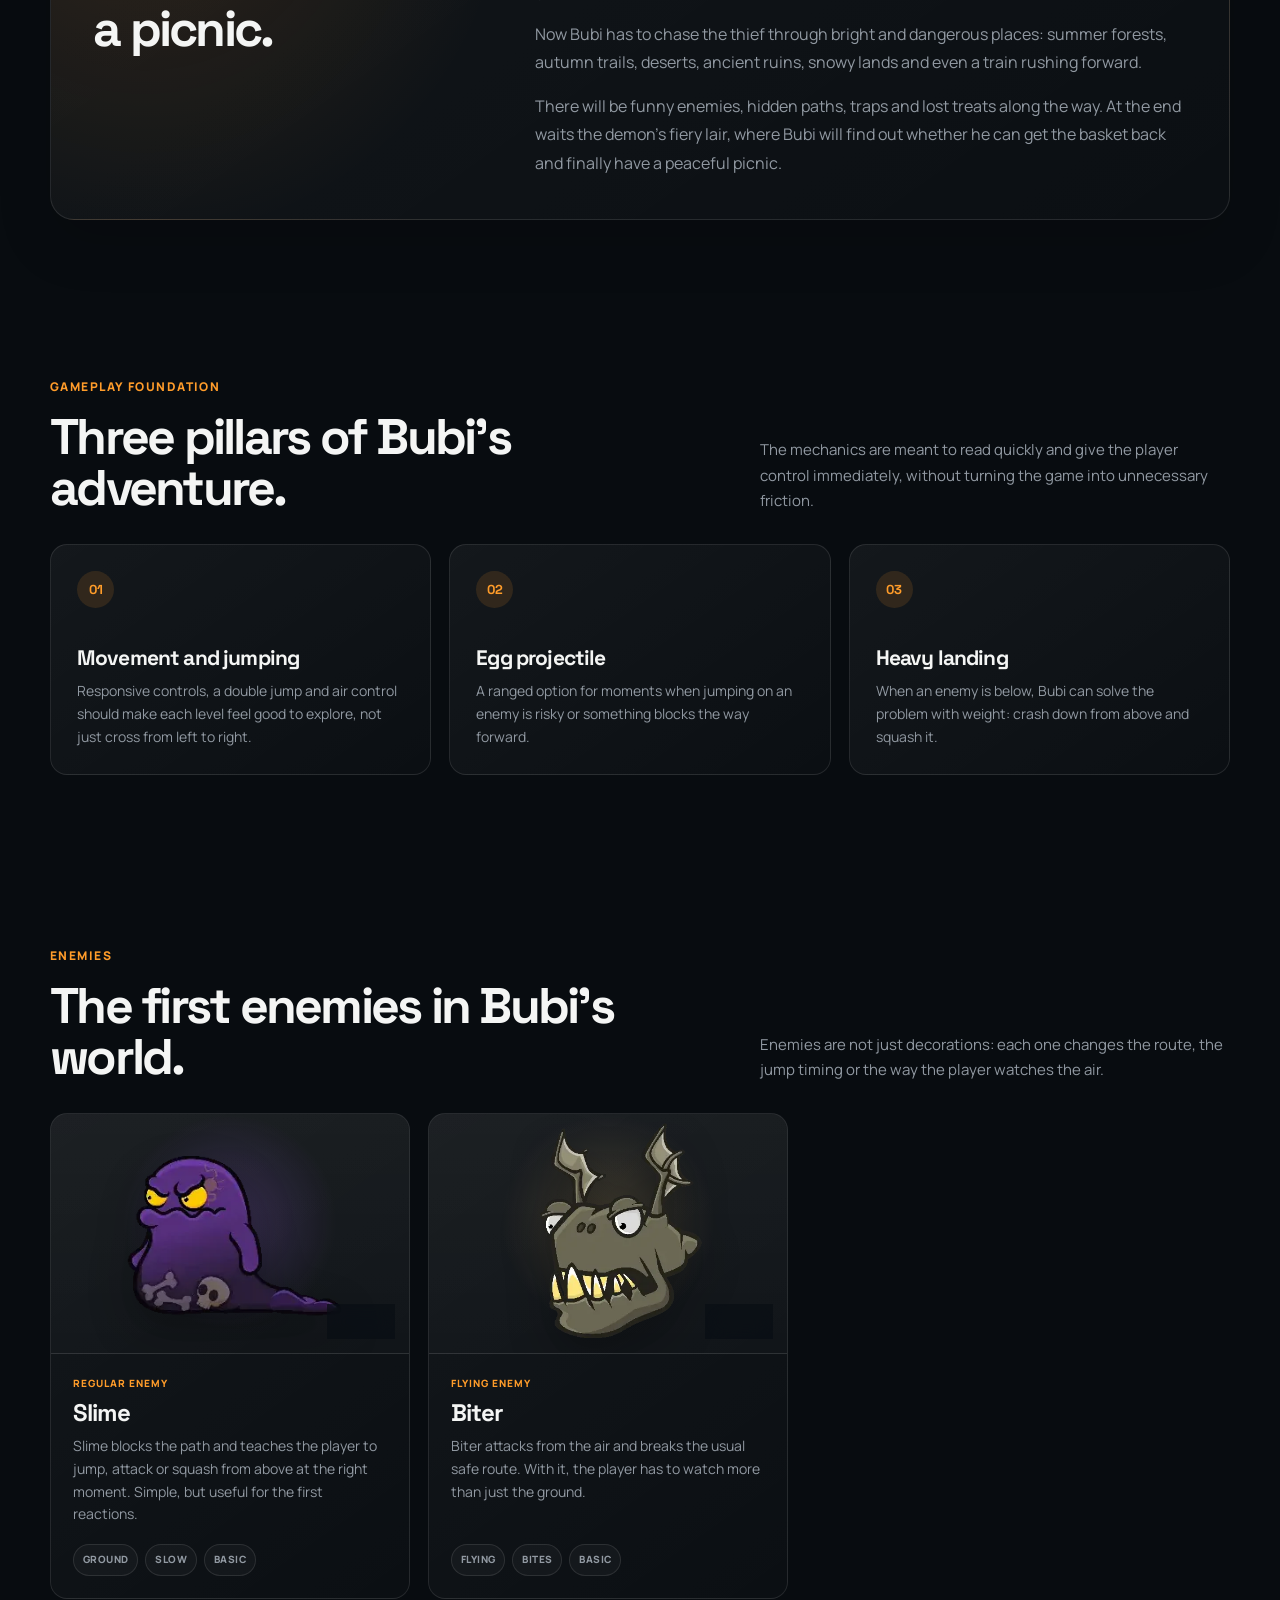
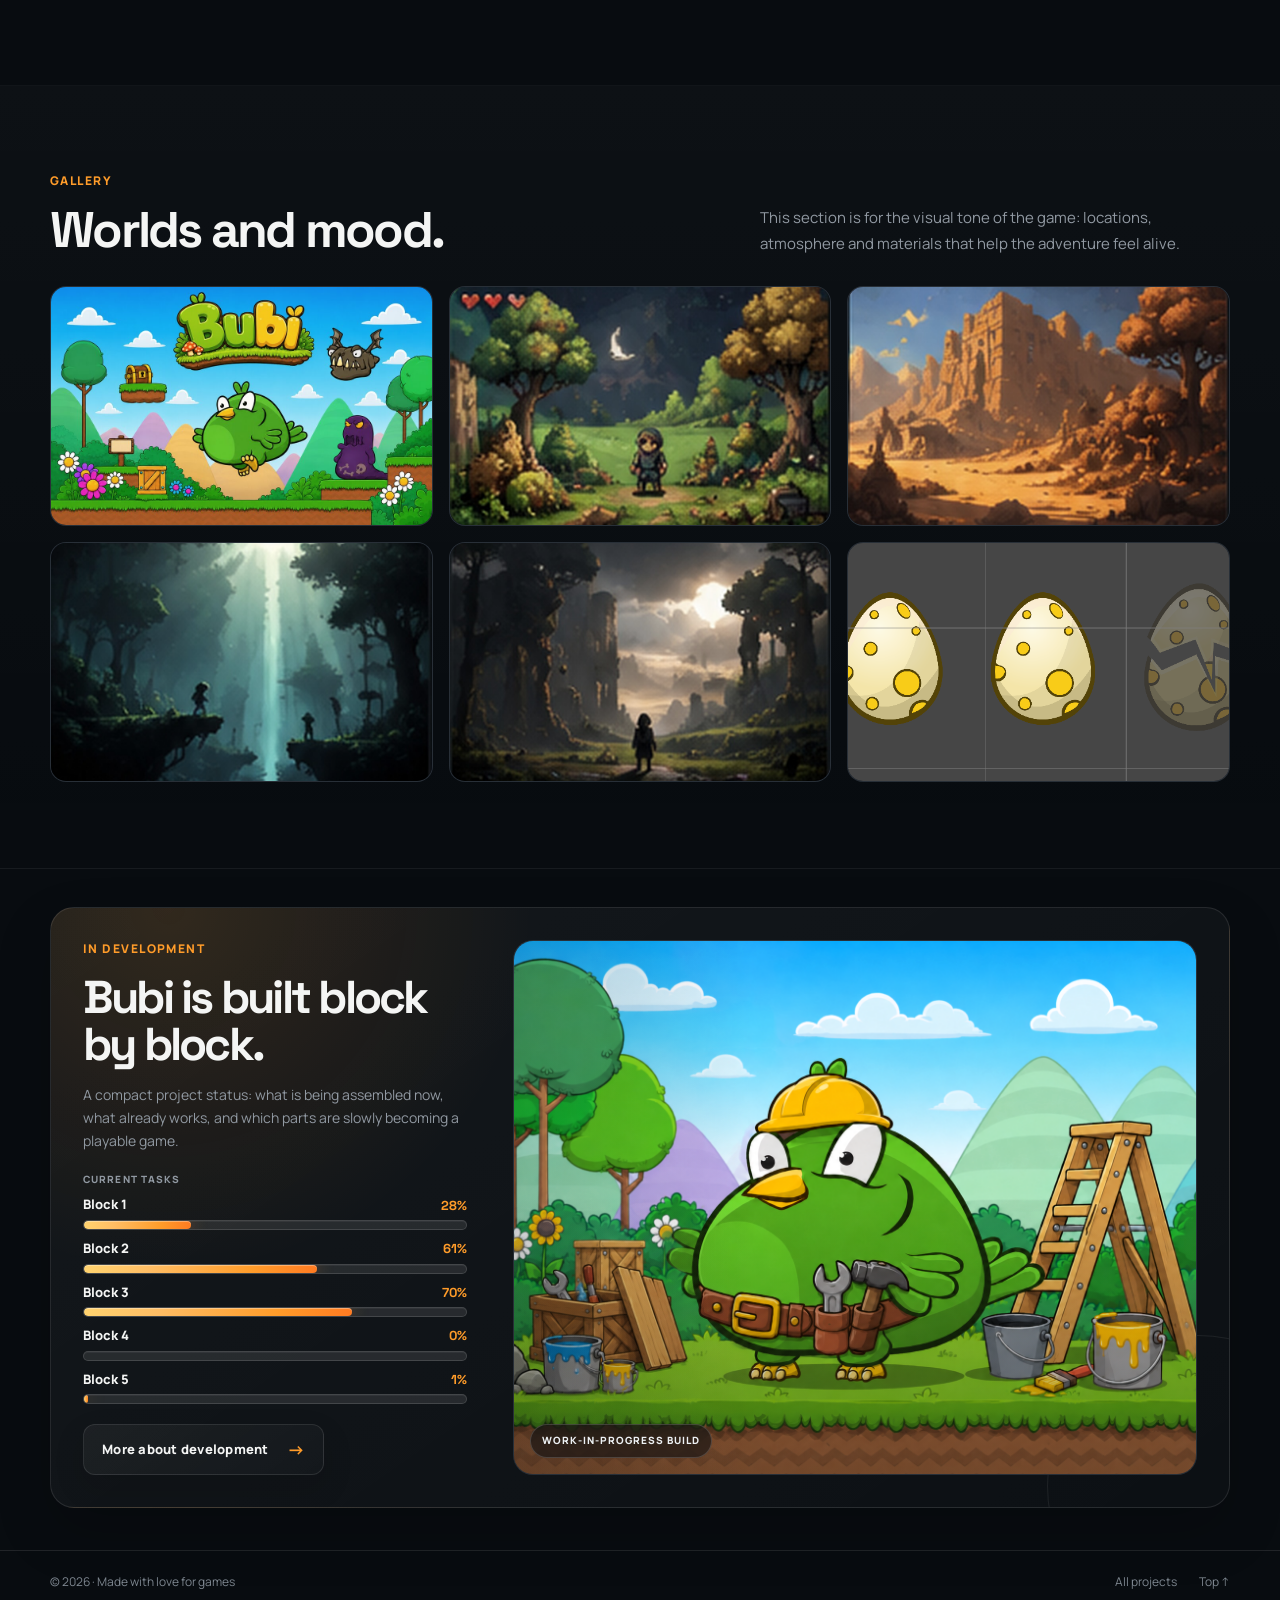
==== commit 4cebec7c: "fix" ====
--- a/bubi-en.html
+++ b/bubi-en.html
@@ -80,7 +80,7 @@
           <div class="reveal">
             <p class="eyebrow">BUBI · IN DEVELOPMENT</p>
             <img class="bubi-title-logo" src="assets/projects/bubi/logo.webp" alt="Bubi" fetchpriority="high" decoding="async">
-            <p class="bubi-summary">A bright 2D platformer about a chubby little bird, Bubi. Help Bubi get back a basket of treats brazenly stolen by a hungry, greedy demon, then set off on an exciting journey through unusual worlds.</p>
+            <p class="bubi-summary">Bubi only wanted a peaceful picnic. But a hungry demon stole the basket of treats — now the chubby green bird has to jump, squash enemies and travel through bright worlds to get his deserved snack back.</p>
             <div class="bubi-status-row" aria-label="Project status">
               <span class="bubi-status">Bright worlds</span>
               <span class="bubi-status">Funny enemies</span>
@@ -100,25 +100,37 @@
         <div class="bubi-section-heading reveal">
           <div>
             <p class="eyebrow">ABOUT THE PROJECT</p>
-            <h2 class="bubi-section-title">A game I want to play myself.</h2>
+            <h2 class="bubi-section-title">A simple adventure with a clear goal.</h2>
           </div>
         </div>
         <div class="bubi-about-grid">
-          <p class="bubi-about-copy reveal">Bubi is a warm and accessible adventure without unnecessary complexity, with dynamic levels, hidden paths and places to explore.<br><br>The journey begins in the forest. Ahead, Bubi will encounter ancient autumn trails, ancient ruins, a desert, winter lands and the demon’s fiery lair.</p>
+          <p class="bubi-about-copy reveal">Bubi is a bright 2D platformer without unnecessary weight: run, jump, look for hidden paths, throw eggs at enemies and sometimes solve problems by landing with all of Bubi’s weight.<br><br>The goal is simple: easy to start, satisfying to move through, and rewarding when the player leaves the main path to find a secret.</p>
           <ul class="bubi-points reveal delay-1">
-            <li><i></i><span>Clean cartoon 2D style with bright, easy-to-read worlds.</span></li>
-            <li><i></i><span>Plans include secrets, shortcuts and extra discoveries for attentive players.</span></li>
-            <li><i></i><span>Each new location will add its own obstacles, enemies and pace of play.</span></li>
+            <li><i></i><span><b>Genre:</b> 2D platformer with level exploration.</span></li>
+            <li><i></i><span><b>Hero:</b> a chubby green bird named Bubi.</span></li>
+            <li><i></i><span><b>Goal:</b> get the basket of treats back.</span></li>
+            <li><i></i><span><b>Pace:</b> light, bright and adventurous.</span></li>
           </ul>
         </div>
       </div>
     </section>
 
-    <section class="bubi-section bubi-development-section" id="development" data-bubi-development-section>
-      <div class="container">
-        <div class="bubi-development-card reveal" data-bubi-development></div>
-      </div>
-    </section>
+    <section class="bubi-section bubi-story-section" id="story">
+      <div class="container">
+        <div class="bubi-story-card reveal">
+          <div class="bubi-story-card__head">
+            <p class="eyebrow">STORY SETUP</p>
+            <h2 class="bubi-section-title">It all started with a picnic.</h2>
+          </div>
+          <div class="bubi-story-card__body">
+            <p>Bubi was preparing the perfect picnic: a warm forest, a soft clearing and a whole basket of favorite treats. But as soon as he looked away, a hungry demon jumped out of the bushes, grabbed the basket and ran off.</p>
+            <p>Now Bubi has to chase the thief through bright and dangerous places: summer forests, autumn trails, deserts, ancient ruins, snowy lands and even a train rushing forward.</p>
+            <p>There will be funny enemies, hidden paths, traps and lost treats along the way. At the end waits the demon’s fiery lair, where Bubi will find out whether he can get the basket back and finally have a peaceful picnic.</p>
+          </div>
+        </div>
+      </div>
+    </section>
+
 
     <section class="bubi-section" id="mechanics">
       <div class="container">
@@ -127,12 +139,12 @@
             <p class="eyebrow">GAMEPLAY FOUNDATION</p>
             <h2 class="bubi-section-title">Three pillars of Bubi’s adventure.</h2>
           </div>
-          <p>The core mechanics set the pace: easy to pick up, satisfying to move through, and offering their own ways to deal with enemies.</p>
+          <p>The mechanics are meant to read quickly and give the player control immediately, without turning the game into unnecessary friction.</p>
         </div>
         <div class="bubi-mechanics">
-          <article class="bubi-mechanic reveal"><span class="bubi-mechanic-number">01</span><h3>Movement and jumping</h3><p>Responsive controls, a double jump and air control form the foundation for exploring each level.</p></article>
-          <article class="bubi-mechanic reveal delay-1"><span class="bubi-mechanic-number">02</span><h3>Egg projectile</h3><p>Bubi’s main ranged attack: it lets him deal with enemies from a distance.</p></article>
-          <article class="bubi-mechanic reveal delay-2"><span class="bubi-mechanic-number">03</span><h3>Heavy landing</h3><p>While in the air, Bubi can crash down onto enemies and squash them with his weight.</p></article>
+          <article class="bubi-mechanic reveal"><span class="bubi-mechanic-number">01</span><h3>Movement and jumping</h3><p>Responsive controls, a double jump and air control should make each level feel good to explore, not just cross from left to right.</p></article>
+          <article class="bubi-mechanic reveal delay-1"><span class="bubi-mechanic-number">02</span><h3>Egg projectile</h3><p>A ranged option for moments when jumping on an enemy is risky or something blocks the way forward.</p></article>
+          <article class="bubi-mechanic reveal delay-2"><span class="bubi-mechanic-number">03</span><h3>Heavy landing</h3><p>When an enemy is below, Bubi can solve the problem with weight: crash down from above and squash it.</p></article>
         </div>
       </div>
     </section>
@@ -144,7 +156,7 @@
             <p class="eyebrow">ENEMIES</p>
             <h2 class="bubi-section-title">The first enemies in Bubi’s world.</h2>
           </div>
-          <p>Enemies will differ in their behavior, speed, and the way they make the player find the next move.</p>
+          <p>Enemies are not just decorations: each one changes the route, the jump timing or the way the player watches the air.</p>
         </div>
 
         <div class="bubi-enemies-grid">
@@ -159,7 +171,7 @@
             <div class="bubi-enemy-card__content">
               <p class="bubi-enemy-card__eyebrow">REGULAR ENEMY</p>
               <h3>Slime</h3>
-              <p>The simplest enemy in Bubi. It slowly moves along the ground, blocks the path, and makes the player jump or attack at the right moment.</p>
+              <p>Slime blocks the path and teaches the player to jump, attack or squash from above at the right moment. Simple, but useful for the first reactions.</p>
               <ul class="bubi-enemy-card__tags" aria-label="Slime traits">
                 <li>Ground</li>
                 <li>Slow</li>
@@ -178,7 +190,7 @@
             <div class="bubi-enemy-card__content">
               <p class="bubi-enemy-card__eyebrow">FLYING ENEMY</p>
               <h3>Biter</h3>
-              <p>A small but dangerous enemy that moves through the air and tries to bite the player.</p>
+              <p>Biter attacks from the air and breaks the usual safe route. With it, the player has to watch more than just the ground.</p>
               <ul class="bubi-enemy-card__tags" aria-label="Biter traits">
                 <li>Flying</li>
                 <li>Bites</li>
@@ -195,9 +207,9 @@
         <div class="bubi-section-heading reveal">
           <div>
             <p class="eyebrow">GALLERY</p>
-            <h2 class="bubi-section-title">Worlds, mood and visual sketches.</h2>
-          </div>
-          <p>Click an image to open it large. The gallery will grow as development continues.</p>
+            <h2 class="bubi-section-title">Worlds and mood.</h2>
+          </div>
+          <p>This section is for the visual tone of the game: locations, atmosphere and materials that help the adventure feel alive.</p>
         </div>
         <div class="bubi-gallery" aria-label="Bubi project gallery">
           <button class="bubi-gallery-item reveal" type="button" data-full="assets/projects/bubi/cover.jpg" data-caption="Bubi in a forest game world" aria-label="Open: Bubi in a forest game world"><img src="assets/projects/bubi/cover.jpg" alt="Bubi in a forest game world" loading="lazy" decoding="async"></button>
@@ -205,9 +217,16 @@
           <button class="bubi-gallery-item reveal delay-2" type="button" data-full="assets/projects/concepts/desert-ruins.jpg" data-caption="A sketch for Bubi’s desert world" aria-label="Open: desert world sketch"><img src="assets/projects/concepts/desert-ruins.jpg" alt="Desert world sketch" loading="lazy" decoding="async"></button>
           <button class="bubi-gallery-item reveal" type="button" data-full="assets/projects/concepts/star-drift.jpg" data-caption="The mood of one of Bubi’s future locations" aria-label="Open: space world mood"><img src="assets/projects/concepts/star-drift.jpg" alt="Space world mood" loading="lazy" decoding="async"></button>
           <button class="bubi-gallery-item reveal delay-1" type="button" data-full="assets/site/campfire.jpg" data-caption="Night forest — a mood reference for Bubi’s world" aria-label="Open: night forest"><img src="assets/site/campfire.jpg" alt="Night-time game forest" loading="lazy" decoding="async"></button>
-        </div>
-      </div>
-    </section>
+          <button class="bubi-gallery-item bubi-gallery-item--detail reveal delay-2" type="button" data-full="assets/projects/bubi/gallery/egg-health.png" data-caption="Eggs instead of hearts — a health item sketch" aria-label="Open: eggs instead of hearts"><img src="assets/projects/bubi/gallery/egg-health.png" alt="Eggs instead of hearts — a health item sketch" loading="lazy" decoding="async"></button>
+        </div>
+      </div>
+    </section>
+    <section class="bubi-section bubi-development-section" id="development" data-bubi-development-section>
+      <div class="container">
+        <div class="bubi-development-card reveal" data-bubi-development></div>
+      </div>
+    </section>
+
   </main>
 
   <footer>
--- a/css/bubi.css
+++ b/css/bubi.css
@@ -293,6 +293,41 @@
   line-height: 1.8;
 }
 
+.bubi-story-section {
+  padding-top: 72px;
+  padding-bottom: 72px;
+}
+
+.bubi-story-card {
+  display: grid;
+  grid-template-columns: minmax(240px, .58fr) minmax(0, 1fr);
+  gap: clamp(26px, 5vw, 70px);
+  padding: clamp(24px, 4vw, 42px);
+  border: 1px solid var(--line);
+  border-radius: 24px;
+  background:
+    radial-gradient(circle at 8% 0, rgba(255, 156, 42, .12), transparent 32%),
+    linear-gradient(145deg, rgba(255, 255, 255, .045), rgba(255, 255, 255, .014));
+  box-shadow: 0 22px 54px rgba(0, 0, 0, .15);
+}
+
+.bubi-story-card__head {
+  align-self: start;
+}
+
+.bubi-story-card__body {
+  display: grid;
+  gap: 15px;
+  max-width: 760px;
+}
+
+.bubi-story-card__body p {
+  margin: 0;
+  color: var(--muted);
+  font-size: 16px;
+  line-height: 1.78;
+}
+
 .bubi-points {
   display: grid;
   gap: 13px;
@@ -314,6 +349,10 @@
   line-height: 1.55;
 }
 
+.bubi-points b {
+  color: var(--text);
+}
+
 .bubi-points i {
   flex: 0 0 auto;
   width: 8px;
@@ -383,10 +422,6 @@
   cursor: zoom-in;
 }
 
-.bubi-gallery-item:nth-child(1),
-.bubi-gallery-item:nth-child(4) {
-  grid-column: span 6;
-}
 
 .bubi-gallery-item::after {
   content: "Открыть";
@@ -417,7 +452,7 @@
 .bubi-gallery-item img {
   display: block;
   width: 100%;
-  aspect-ratio: 1.42;
+  aspect-ratio: 16 / 10;
   object-fit: cover;
   filter: saturate(.88);
   transition: transform .45s ease, filter .45s ease;
@@ -536,6 +571,14 @@
 html.theme-light .bubi-cover::after { border-color: rgba(28, 39, 48, .1); }
 html.theme-light .bubi-cover figcaption { border-color: rgba(255, 255, 255, .62); background: rgba(255, 255, 255, .64); color: #53616b; }
 html.theme-light .bubi-section--surface { border-color: rgba(28, 39, 48, .08); background: linear-gradient(180deg, rgba(255, 255, 255, .58), transparent); }
+html.theme-light .bubi-story-card {
+  border-color: rgba(28, 39, 48, .10);
+  background:
+    radial-gradient(circle at 8% 0, rgba(216, 120, 19, .12), transparent 32%),
+    linear-gradient(145deg, rgba(255, 255, 255, .78), rgba(255, 255, 255, .42));
+  box-shadow: 0 22px 54px rgba(44, 55, 62, .09);
+}
+html.theme-light .bubi-story-card__body p { color: #586671; }
 html.theme-light .bubi-gallery-item { background: #fff; }
 html.theme-light .bubi-gallery-item::after { border-color: rgba(255, 255, 255, .55); background: rgba(255, 255, 255, .72); color: #1c2730; }
 html.theme-light .gallery-lightbox__shell { border-color: rgba(28, 39, 48, .14); background: #fff; box-shadow: 0 28px 90px rgba(44, 55, 62, .28); }
@@ -568,11 +611,10 @@
   .bubi-section-heading { display: block; margin-bottom: 25px; }
   .bubi-section-heading p:not(.eyebrow) { margin-top: 16px; }
   .bubi-about-grid { grid-template-columns: 1fr; gap: 26px; }
+  .bubi-story-card { grid-template-columns: 1fr; }
   .bubi-gallery { gap: 12px; }
-  .bubi-gallery-item,
-  .bubi-gallery-item:nth-child(1),
-  .bubi-gallery-item:nth-child(4) { grid-column: span 6; }
-  .bubi-gallery-item img { aspect-ratio: 1; }
+  .bubi-gallery-item { grid-column: span 6; }
+  .bubi-gallery-item img { aspect-ratio: 4 / 3; }
   .bubi-gallery-item::after { display: none; }
   .gallery-lightbox { width: min(100% - 18px, 1120px); max-height: calc(100dvh - 18px); }
   .gallery-lightbox__shell { border-radius: 14px; }
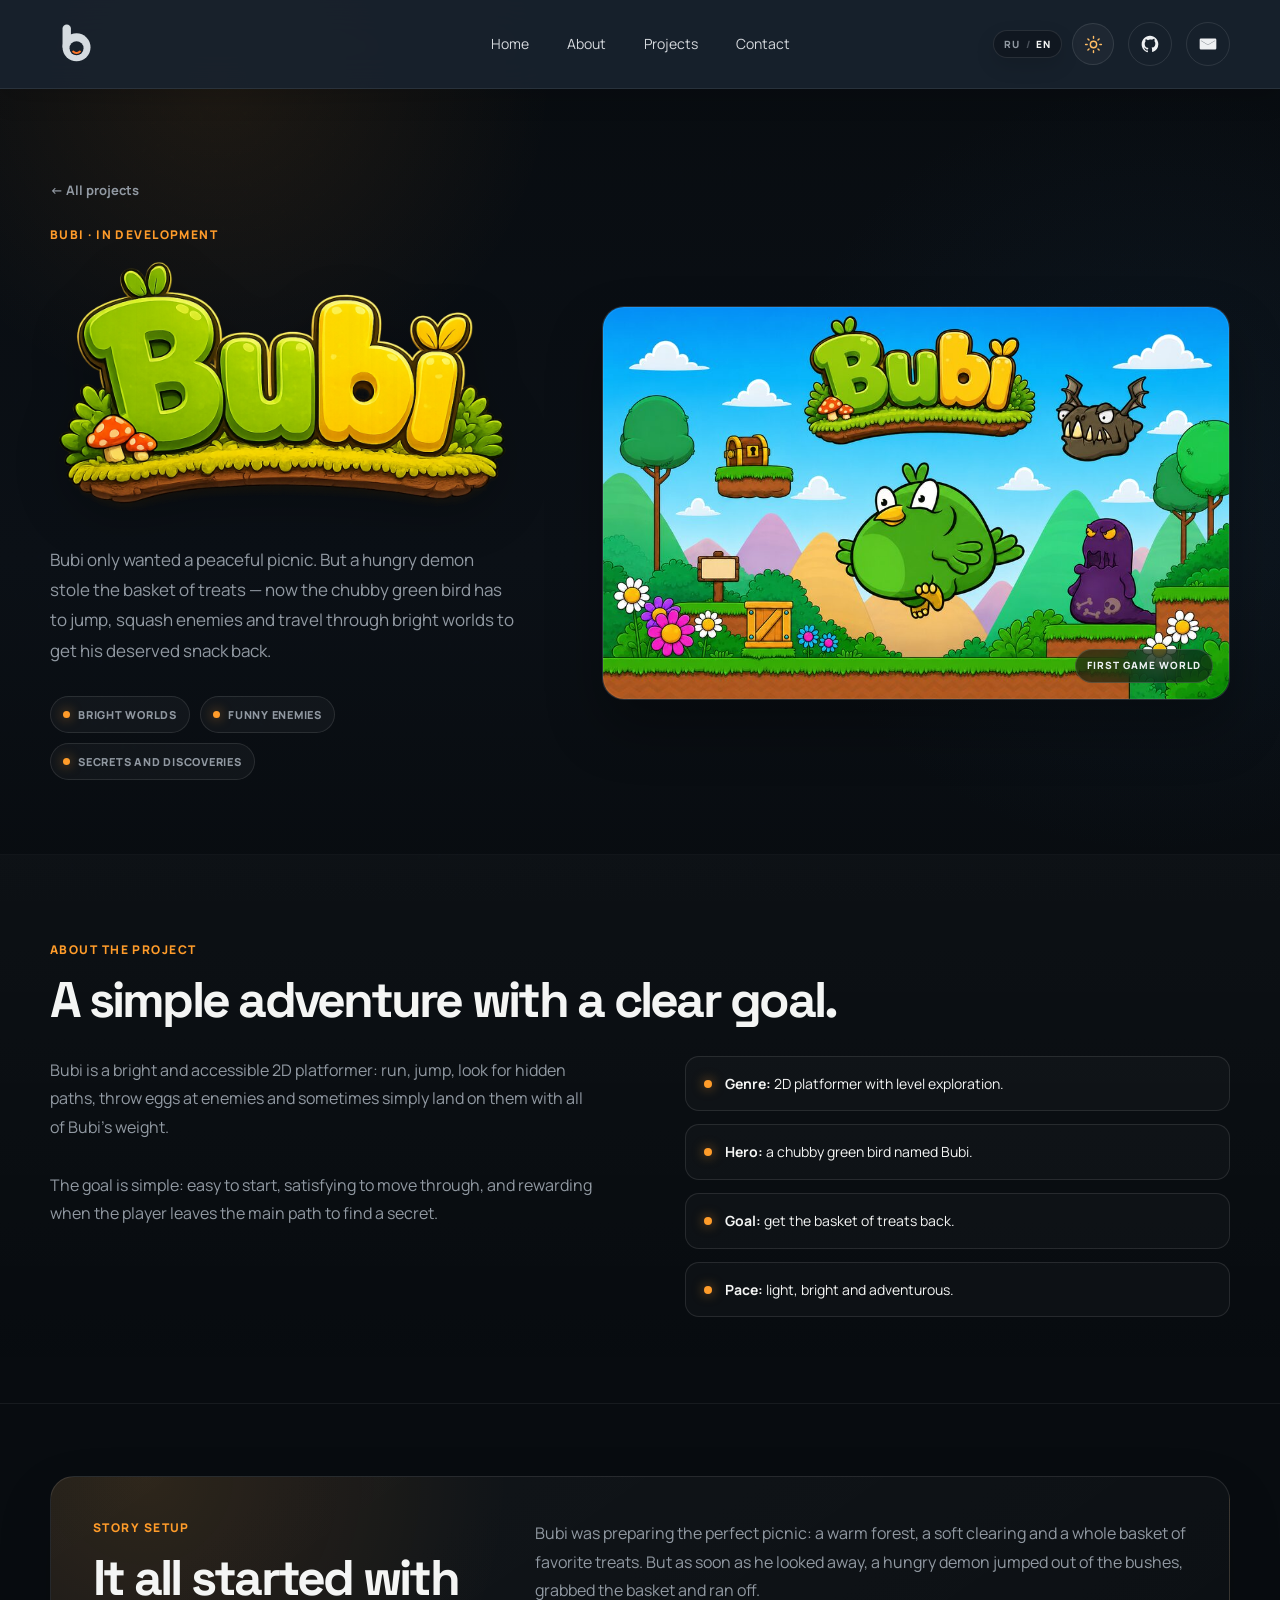
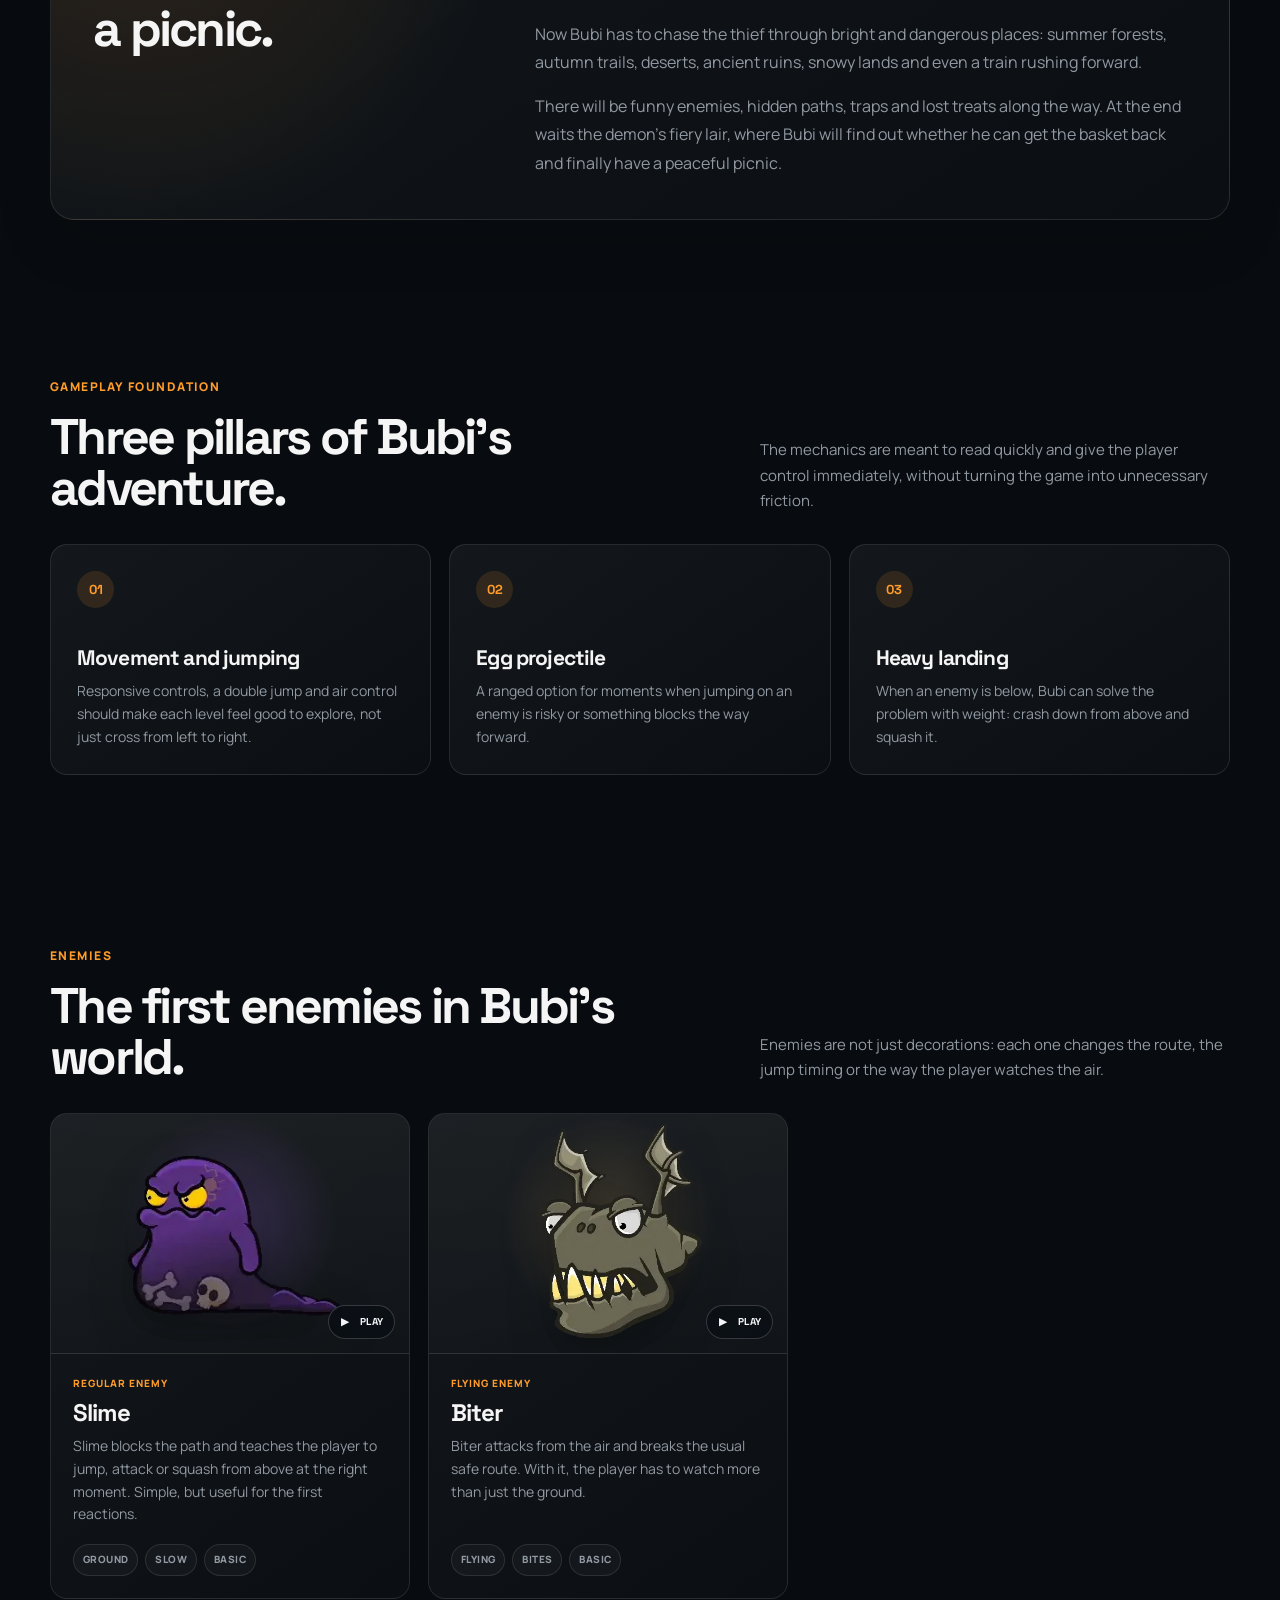
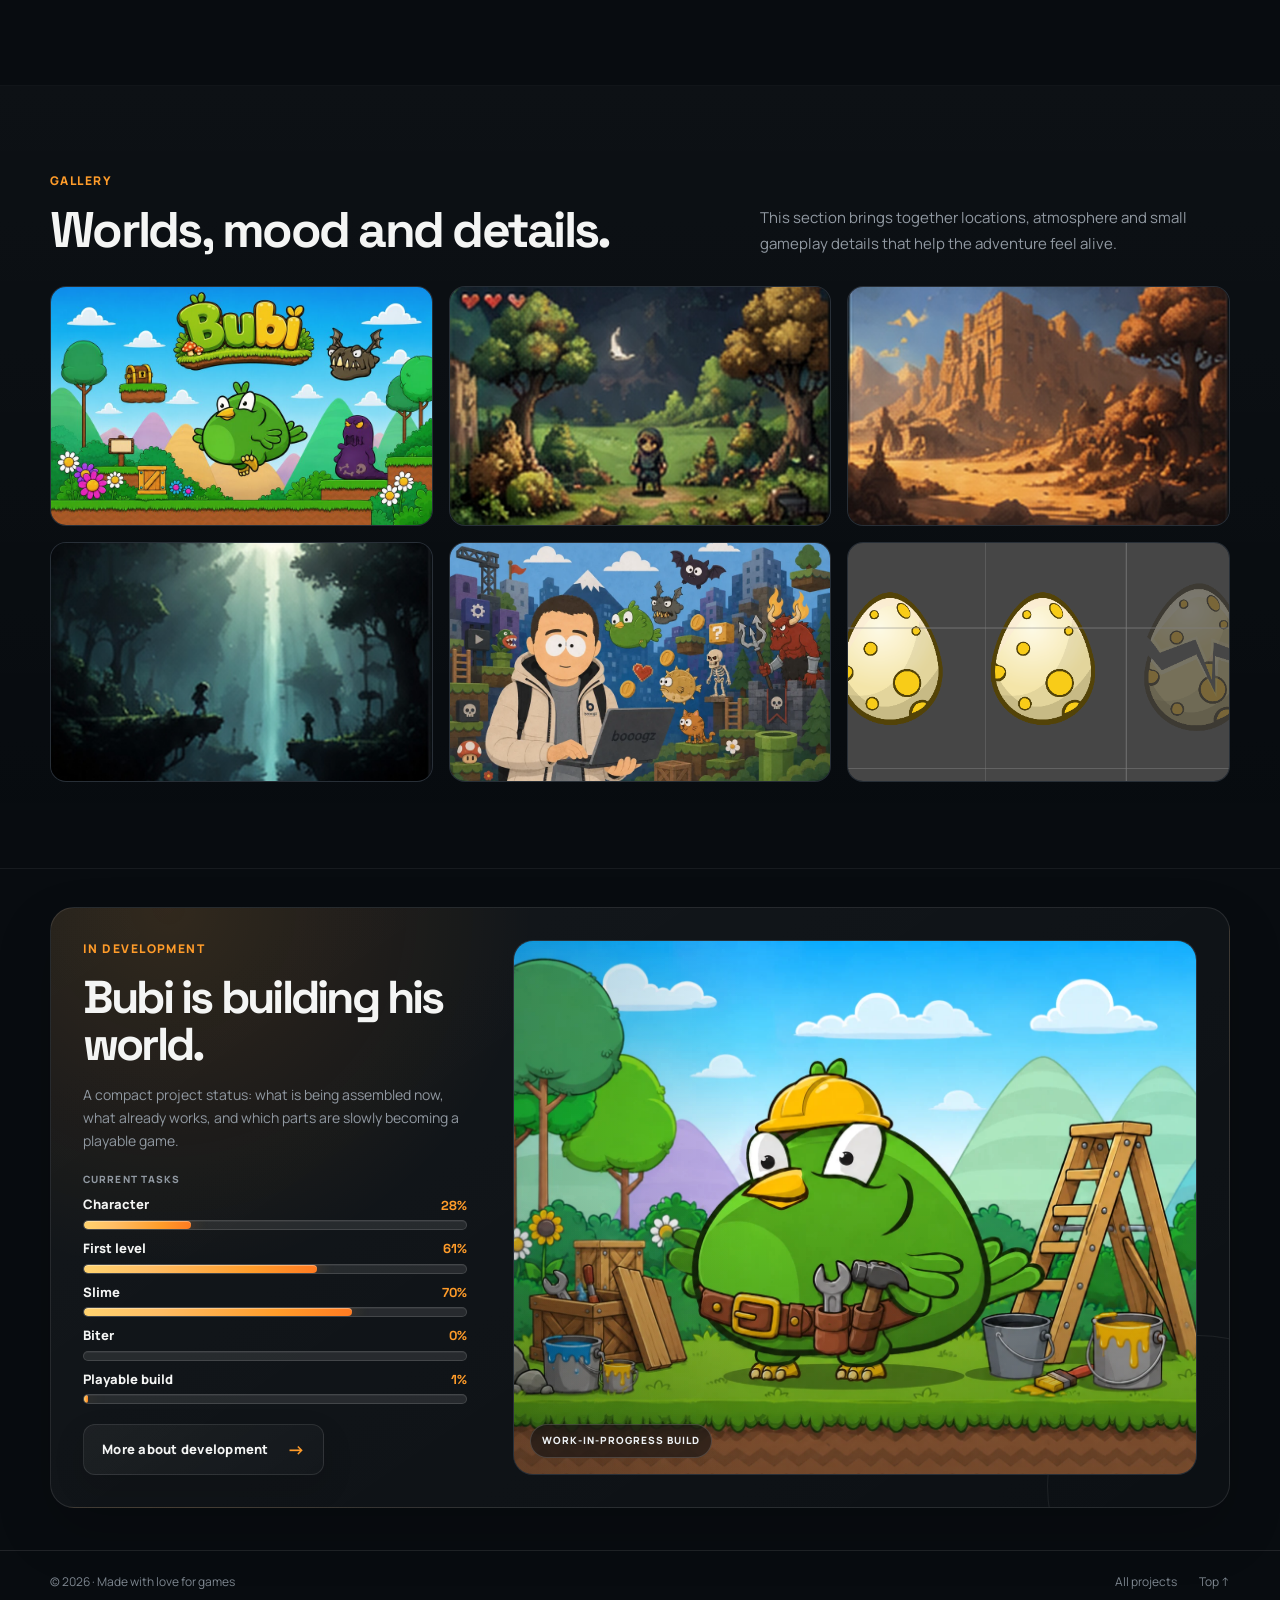
==== commit 81cb59f9: "Фикс сайта весь сайт переведён на https://booogz.su/; добавлен CNAME с booogz.su; database переимено" ====
--- a/bubi-en.html
+++ b/bubi-en.html
@@ -6,19 +6,19 @@
   <meta name="color-scheme" content="light dark">
   <meta name="description" content="Bubi is a 2D platformer about a green bird. Game in development.">
   <meta name="theme-color" content="#101820">
-  <link rel="canonical" href="https://timur.dev/bubi-en.html">
-  <link rel="alternate" hreflang="ru" href="https://timur.dev/bubi.html">
-  <link rel="alternate" hreflang="en" href="https://timur.dev/bubi-en.html">
-  <link rel="alternate" hreflang="x-default" href="https://timur.dev/bubi.html">
+  <link rel="canonical" href="https://booogz.su/bubi-en.html">
+  <link rel="alternate" hreflang="ru" href="https://booogz.su/bubi.html">
+  <link rel="alternate" hreflang="en" href="https://booogz.su/bubi-en.html">
+  <link rel="alternate" hreflang="x-default" href="https://booogz.su/bubi.html">
 
   <meta property="og:type" content="website">
-  <meta property="og:site_name" content="timur.dev">
+  <meta property="og:site_name" content="bOOOgz">
   <meta property="og:locale" content="en_US">
   <meta property="og:locale:alternate" content="ru_RU">
   <meta property="og:title" content="Bubi — game in development">
   <meta property="og:description" content="Bubi is a 2D platformer about a green bird. Game in development.">
-  <meta property="og:url" content="https://timur.dev/bubi-en.html">
-  <meta property="og:image" content="https://timur.dev/assets/social/bubi-og.jpg">
+  <meta property="og:url" content="https://booogz.su/bubi-en.html">
+  <meta property="og:image" content="https://booogz.su/assets/social/bubi-og.jpg">
   <meta property="og:image:width" content="1200">
   <meta property="og:image:height" content="630">
   <meta property="og:image:alt" content="Bubi — a green bird in a forest game world">
@@ -26,14 +26,14 @@
   <meta name="twitter:card" content="summary_large_image">
   <meta name="twitter:title" content="Bubi — game in development">
   <meta name="twitter:description" content="Bubi is a 2D platformer about a green bird. Game in development.">
-  <meta name="twitter:image" content="https://timur.dev/assets/social/bubi-og.jpg">
+  <meta name="twitter:image" content="https://booogz.su/assets/social/bubi-og.jpg">
   <meta name="twitter:image:alt" content="Bubi — a green bird in a forest game world">
   <title>Bubi — game in development</title>
   <link rel="icon" href="assets/brand/favicon.svg" type="image/svg+xml">
   <link rel="preconnect" href="https://fonts.googleapis.com">
   <link rel="preconnect" href="https://fonts.gstatic.com" crossorigin>
   <link rel="stylesheet" href="https://fonts.googleapis.com/css2?family=Manrope:wght@400;500;600;700;800&family=Space+Grotesk:wght@400;500;600;700&display=swap">
-  <link rel="stylesheet" href="css/style.css?v=7">
+  <link rel="stylesheet" href="css/style.css?v=8">
   <link rel="stylesheet" href="css/theme.css?v=7">
   <link rel="stylesheet" href="css/bubi.css?v=2">
   <link rel="stylesheet" href="css/bubi-logo.css?v=4">
@@ -104,7 +104,7 @@
           </div>
         </div>
         <div class="bubi-about-grid">
-          <p class="bubi-about-copy reveal">Bubi is a bright 2D platformer without unnecessary weight: run, jump, look for hidden paths, throw eggs at enemies and sometimes solve problems by landing with all of Bubi’s weight.<br><br>The goal is simple: easy to start, satisfying to move through, and rewarding when the player leaves the main path to find a secret.</p>
+          <p class="bubi-about-copy reveal">Bubi is a bright and accessible 2D platformer: run, jump, look for hidden paths, throw eggs at enemies and sometimes simply land on them with all of Bubi’s weight.<br><br>The goal is simple: easy to start, satisfying to move through, and rewarding when the player leaves the main path to find a secret.</p>
           <ul class="bubi-points reveal delay-1">
             <li><i></i><span><b>Genre:</b> 2D platformer with level exploration.</span></li>
             <li><i></i><span><b>Hero:</b> a chubby green bird named Bubi.</span></li>
@@ -207,16 +207,16 @@
         <div class="bubi-section-heading reveal">
           <div>
             <p class="eyebrow">GALLERY</p>
-            <h2 class="bubi-section-title">Worlds and mood.</h2>
-          </div>
-          <p>This section is for the visual tone of the game: locations, atmosphere and materials that help the adventure feel alive.</p>
+            <h2 class="bubi-section-title">Worlds, mood and details.</h2>
+          </div>
+          <p>This section brings together locations, atmosphere and small gameplay details that help the adventure feel alive.</p>
         </div>
         <div class="bubi-gallery" aria-label="Bubi project gallery">
           <button class="bubi-gallery-item reveal" type="button" data-full="assets/projects/bubi/cover.jpg" data-caption="Bubi in a forest game world" aria-label="Open: Bubi in a forest game world"><img src="assets/projects/bubi/cover.jpg" alt="Bubi in a forest game world" loading="lazy" decoding="async"></button>
           <button class="bubi-gallery-item reveal delay-1" type="button" data-full="assets/projects/concepts/forest-quest.jpg" data-caption="A warm forest location and the direction for the first world" aria-label="Open: warm forest location"><img src="assets/projects/concepts/forest-quest.jpg" alt="Warm forest location" loading="lazy" decoding="async"></button>
           <button class="bubi-gallery-item reveal delay-2" type="button" data-full="assets/projects/concepts/desert-ruins.jpg" data-caption="A sketch for Bubi’s desert world" aria-label="Open: desert world sketch"><img src="assets/projects/concepts/desert-ruins.jpg" alt="Desert world sketch" loading="lazy" decoding="async"></button>
           <button class="bubi-gallery-item reveal" type="button" data-full="assets/projects/concepts/star-drift.jpg" data-caption="The mood of one of Bubi’s future locations" aria-label="Open: space world mood"><img src="assets/projects/concepts/star-drift.jpg" alt="Space world mood" loading="lazy" decoding="async"></button>
-          <button class="bubi-gallery-item reveal delay-1" type="button" data-full="assets/site/campfire.jpg" data-caption="Night forest — a mood reference for Bubi’s world" aria-label="Open: night forest"><img src="assets/site/campfire.jpg" alt="Night-time game forest" loading="lazy" decoding="async"></button>
+          <button class="bubi-gallery-item reveal delay-1" type="button" data-full="assets/site/campfire.webp" data-caption="Night forest — a mood reference for Bubi’s world" aria-label="Open: night forest"><img src="assets/site/campfire.webp" alt="Night-time game forest" loading="lazy" decoding="async"></button>
           <button class="bubi-gallery-item bubi-gallery-item--detail reveal delay-2" type="button" data-full="assets/projects/bubi/gallery/egg-health.png" data-caption="Eggs instead of hearts — a health item sketch" aria-label="Open: eggs instead of hearts"><img src="assets/projects/bubi/gallery/egg-health.png" alt="Eggs instead of hearts — a health item sketch" loading="lazy" decoding="async"></button>
         </div>
       </div>
@@ -267,8 +267,8 @@
   <script src="js/section-navigation.js?v=1"></script>
   <script src="js/reveal.js?v=1"></script>
   <script src="js/footer-year.js?v=1"></script>
-  <script src="database/bubi-devlog-data.js?v=2"></script>
-  <script src="database/bubi-development-data.js?v=1"></script>
+  <script src="data/bubi-devlog-data.js?v=2"></script>
+  <script src="data/bubi-development-data.js?v=2"></script>
   <script src="js/bubi-devlog.js?v=2"></script>
 
   <script src="js/enemy-preview.js?v=1"></script>
--- a/css/style.css
+++ b/css/style.css
@@ -1,5 +1,5 @@
 /* Entry point for the shared site styles. */
-@import url("tokens.css");
-@import url("header.css");
-@import url("home.css");
-@import url("motion.css");
+@import url("tokens.css?v=2");
+@import url("header.css?v=2");
+@import url("home.css?v=2");
+@import url("motion.css?v=2");
